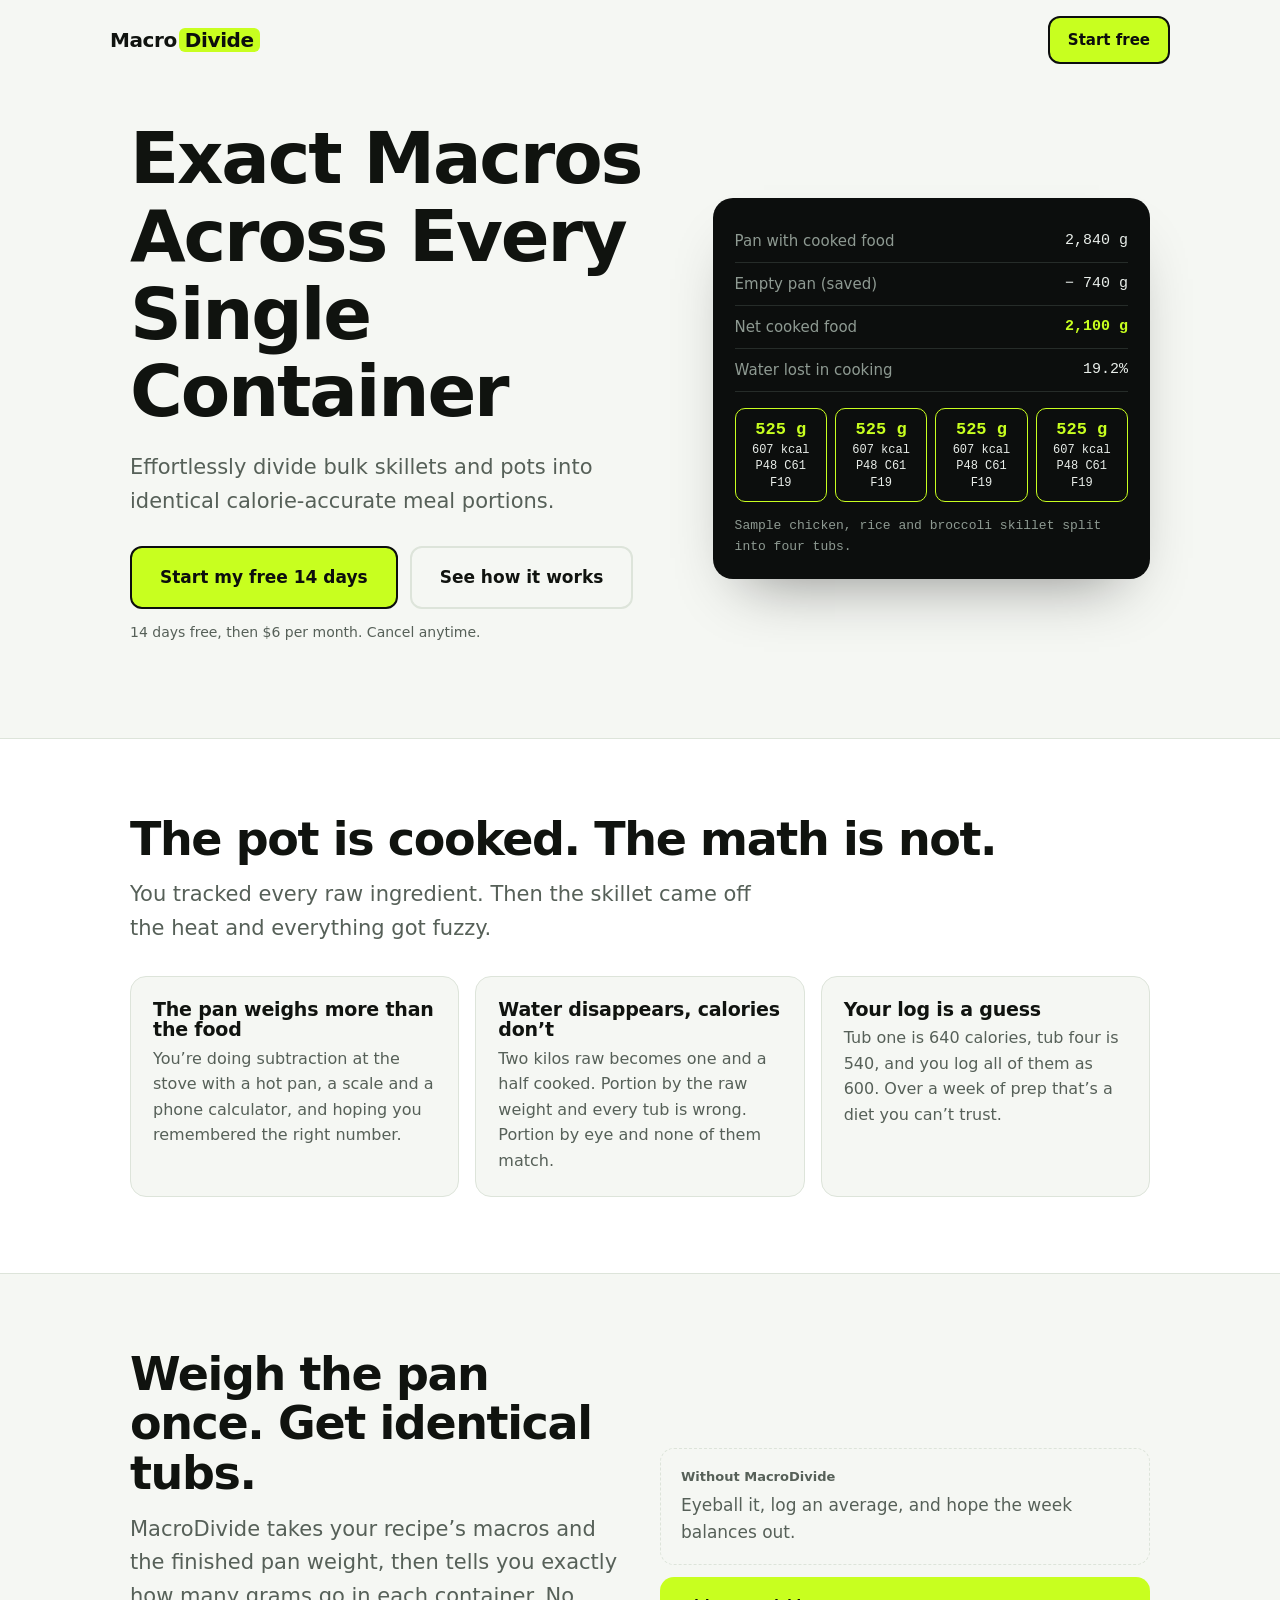
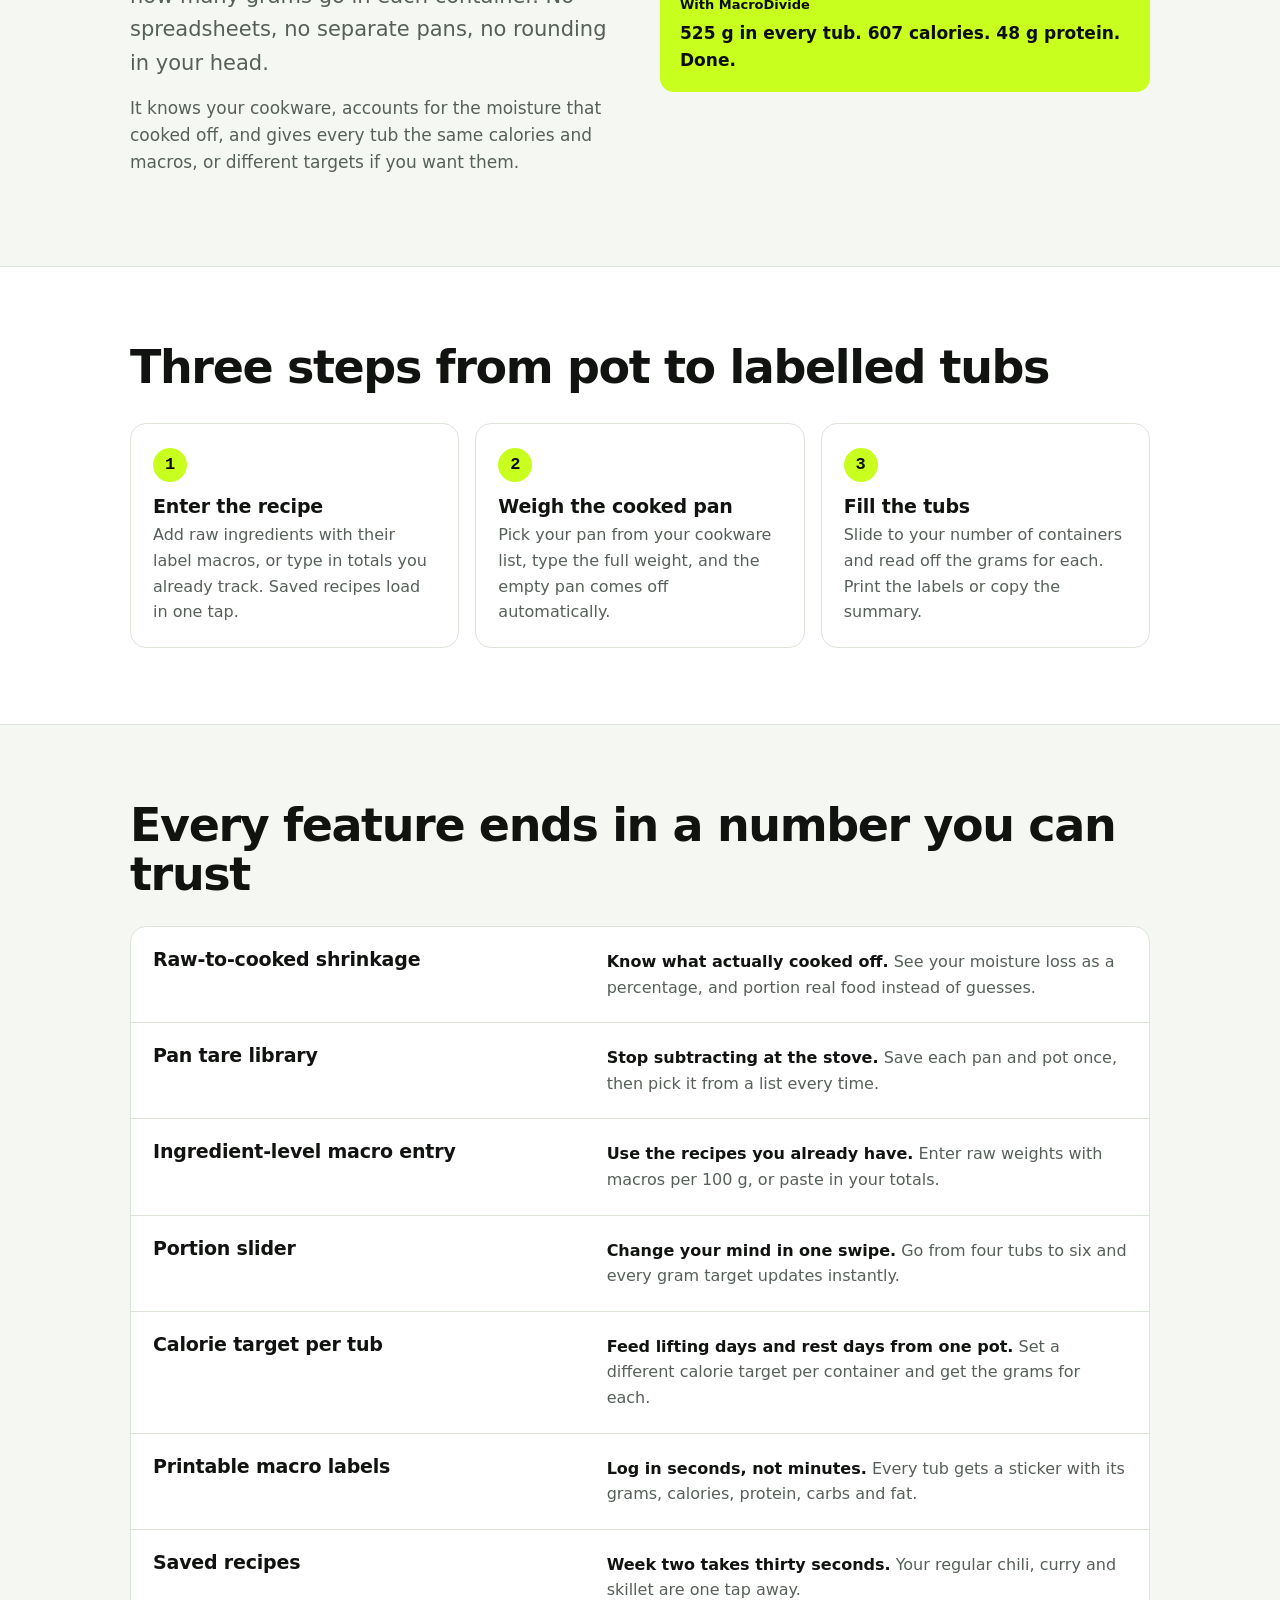
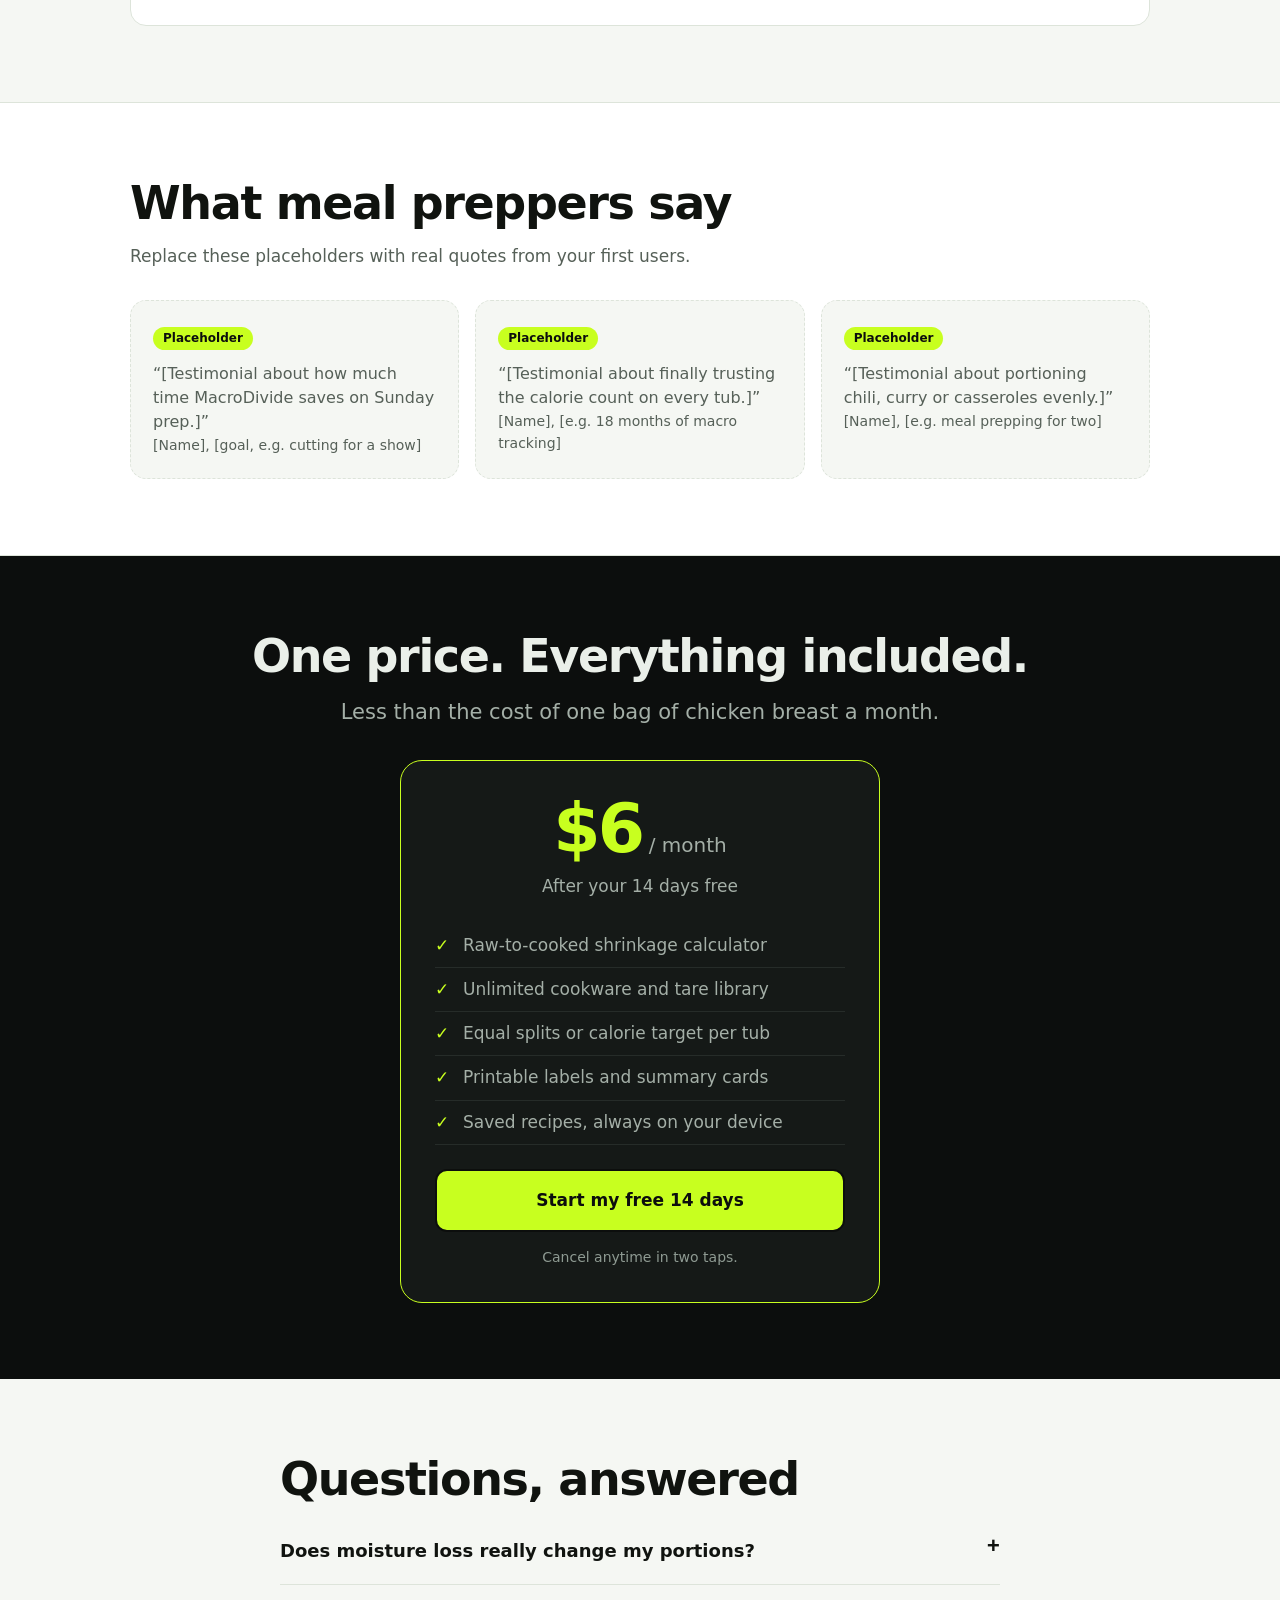
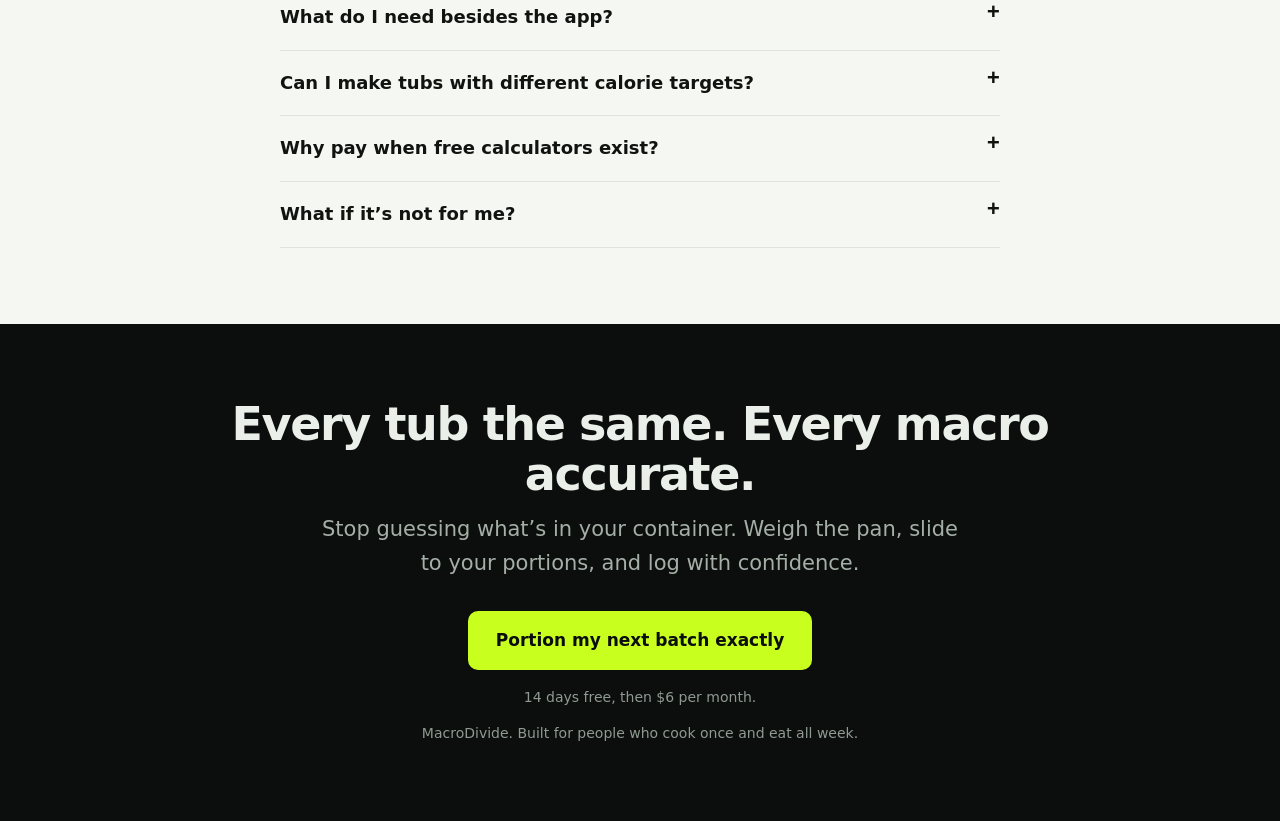
==== index.html @ b48ce92e "Add files via upload" ====
<!DOCTYPE html>
<html lang="en"><head><meta charset="utf-8">
<meta name="viewport" content="width=device-width, initial-scale=1, viewport-fit=cover">
<title>MacroDivide: exact macros across every single container</title>
<meta name="description" content="Divide big pots and skillets into identical, calorie-accurate meal prep containers. 14 days free, then $6 per month.">
<style>
:root{--bg:#f5f7f3;--ink:#10130f;--mu:#566058;--card:#fff;--ln:#dde4da;--lime:#c8ff1f;--dk:#0c0e0d;color-scheme:light dark;box-sizing:border-box;padding-top:env(safe-area-inset-top,0px);padding-bottom:env(safe-area-inset-bottom,0px)}
@media(prefers-color-scheme:dark){:root:not([data-theme="light"]){--bg:#0c0e0d;--ink:#eaefe9;--mu:#8e9a92;--card:#151917;--ln:#262c29}}
:root[data-theme="dark"]{--bg:#0c0e0d;--ink:#eaefe9;--mu:#8e9a92;--card:#151917;--ln:#262c29}
html{scroll-behavior:smooth;scroll-padding-top:env(safe-area-inset-top,0px)}
*{box-sizing:border-box}
body{margin:0;background:var(--bg);color:var(--ink);font:17px/1.6 system-ui,-apple-system,"Segoe UI",Roboto,sans-serif}
.mono{font-family:ui-monospace,"SF Mono",Menlo,Consolas,monospace}
.w{max-width:1060px;margin:0 auto;padding:0 20px}
section{padding:76px 0}
h1,h2,h3{line-height:1.08;letter-spacing:-.03em;margin:0}
h1{font-size:clamp(40px,7vw,72px);font-weight:850}
h2{font-size:clamp(30px,4.4vw,46px);font-weight:800;margin-bottom:14px}
h3{font-size:19px;letter-spacing:-.01em;margin-bottom:6px}
p{margin:0 0 14px}.mu{color:var(--mu)}
.lead{font-size:clamp(18px,2.2vw,21px);color:var(--mu);max-width:640px}
.btn{display:inline-block;background:var(--lime);color:#0c0e0d;font-weight:800;text-decoration:none;padding:16px 28px;border-radius:12px;font-size:17px;border:2px solid #0c0e0d;transition:transform .15s}
.btn:hover{transform:translateY(-2px)}
.btn:focus-visible,a:focus-visible,summary:focus-visible{outline:3px solid var(--ink);outline-offset:3px}
.btn.ghost{background:none;color:var(--ink);border-color:var(--ln)}
.top{display:flex;justify-content:space-between;align-items:center;padding:16px 0}
.logo{font-weight:850;font-size:20px;letter-spacing:-.02em}
.logo i{font-style:normal;background:var(--lime);color:#0c0e0d;padding:0 6px;border-radius:6px;margin-left:2px}
.top .btn{padding:10px 18px;font-size:15px}
.hero{padding:40px 0 80px}
.hg{display:grid;gap:48px;grid-template-columns:1.1fr .9fr;align-items:center}
.cta{display:flex;gap:12px;flex-wrap:wrap;margin:28px 0 12px}
.sm{font-size:14px;color:var(--mu)}
.demo{background:var(--dk);color:#e9eeea;border-radius:20px;padding:22px;box-shadow:0 30px 60px -30px rgba(0,0,0,.45)}
.demo .r{display:flex;justify-content:space-between;padding:9px 0;border-bottom:1px solid #262c29;font-size:15px}
.demo .r span:first-child{color:#8e9a92;font-family:system-ui,sans-serif}
.demo .hl{color:var(--lime);font-weight:700}
.tubs{display:grid;grid-template-columns:repeat(4,1fr);gap:8px;margin-top:16px}
.tub{border:1.5px solid var(--lime);border-radius:10px;padding:10px 6px;text-align:center;font-size:12px;line-height:1.35}
.tub b{display:block;color:var(--lime);font-size:17px}
.demo .cap{font-size:13px;color:#8e9a92;margin:14px 0 0}
.g3{display:grid;gap:16px;grid-template-columns:repeat(auto-fit,minmax(260px,1fr));margin-top:30px}
.card{background:var(--card);border:1px solid var(--ln);border-radius:16px;padding:22px}
.card p{margin:0;color:var(--mu);font-size:16px}
.alt{background:var(--card);border-top:1px solid var(--ln);border-bottom:1px solid var(--ln)}
.alt .card{background:var(--bg)}
.split{display:grid;gap:40px;grid-template-columns:1fr 1fr;align-items:center}
.cmp{display:grid;gap:12px}
.cmp div{border-radius:14px;padding:18px 20px}
.cmp .a{border:1px dashed var(--ln);color:var(--mu)}
.cmp .b{background:var(--lime);color:#0c0e0d;font-weight:600}
.cmp small{display:block;font-size:13px;font-weight:700;margin-bottom:4px}
.steps{counter-reset:s;display:grid;gap:16px;grid-template-columns:repeat(auto-fit,minmax(260px,1fr));margin-top:30px}
.step{counter-increment:s;position:relative;padding:24px 22px 22px;border:1px solid var(--ln);border-radius:16px;background:var(--card)}
.step:before{content:counter(s);font-family:ui-monospace,Menlo,monospace;font-weight:800;background:var(--lime);color:#0c0e0d;width:34px;height:34px;border-radius:50%;display:grid;place-items:center;margin-bottom:14px}
.step p{margin:0;color:var(--mu);font-size:16px}
.feat{display:grid;gap:0;margin-top:26px;border:1px solid var(--ln);border-radius:16px;overflow:hidden;background:var(--card)}
.f{display:grid;grid-template-columns:1fr 1.2fr;gap:20px;padding:22px;border-bottom:1px solid var(--ln)}
.f:last-child{border:0}
.f h3{margin:0}.f p{margin:0;color:var(--mu);font-size:16px}
.f p b{color:var(--ink)}
.q{font-size:18px;line-height:1.5;margin-bottom:16px}
.who{font-size:14px;color:var(--mu)}
.ph{border-style:dashed}
.badge{display:inline-block;font-size:12px;background:var(--lime);color:#0c0e0d;font-weight:700;border-radius:20px;padding:2px 10px;margin-bottom:12px}
.dark{background:var(--dk);color:#eaefe9}
.dark .mu,.dark .lead,.dark li{color:#a4afa7}
.price{max-width:480px;margin:30px auto 0;background:#151917;border:1.5px solid var(--lime);border-radius:22px;padding:34px;text-align:center}
.amt{font-size:68px;font-weight:850;letter-spacing:-.04em;color:var(--lime);line-height:1}
.amt small{font-size:20px;color:#a4afa7;font-weight:500;letter-spacing:0}
.price ul{list-style:none;padding:0;margin:24px 0;text-align:left}
.price li{padding:8px 0 8px 28px;position:relative;border-bottom:1px solid #262c29}
.price li:before{content:"✓";position:absolute;left:0;color:var(--lime);font-weight:800}
.price .btn{width:100%;text-align:center}
details{border-bottom:1px solid var(--ln);padding:18px 0}
summary{font-weight:700;font-size:18px;cursor:pointer;list-style:none;display:flex;justify-content:space-between;gap:16px}
summary::-webkit-details-marker{display:none}
summary:after{content:"+";font-family:ui-monospace,monospace;font-size:22px;line-height:1}
details[open] summary:after{content:"−"}
details p{margin:12px 0 0;color:var(--mu)}
.fin{text-align:center}
.fin .lead{margin:0 auto 28px}
footer{padding:30px 0;font-size:14px;color:var(--mu);text-align:center}
.dark footer{color:#8e9a92}
@media(max-width:820px){.hg,.split{grid-template-columns:1fr}.f{grid-template-columns:1fr;gap:8px}section{padding:56px 0}.hero{padding-bottom:56px}}
@media(prefers-reduced-motion:reduce){html{scroll-behavior:auto}.btn{transition:none}}
</style></head>
<body>
<div class="w top"><div class="logo">Macro<i>Divide</i></div><a class="btn" href="#pricing">Start free</a></div>

<header class="hero"><div class="w hg">
<div>
<h1>Exact Macros Across Every Single Container</h1>
<p class="lead" style="margin-top:20px">Effortlessly divide bulk skillets and pots into identical calorie-accurate meal portions.</p>
<div class="cta"><a class="btn" href="#pricing" data-cta>Start my free 14 days</a><a class="btn ghost" href="#how">See how it works</a></div>
<p class="sm">14 days free, then $6 per month. Cancel anytime.</p>
</div>
<div class="demo mono" aria-label="Example calculation">
<div class="r"><span>Pan with cooked food</span><span>2,840 g</span></div>
<div class="r"><span>Empty pan (saved)</span><span>− 740 g</span></div>
<div class="r"><span>Net cooked food</span><span class="hl">2,100 g</span></div>
<div class="r"><span>Water lost in cooking</span><span>19.2%</span></div>
<div class="tubs">
<div class="tub"><b>525 g</b>607 kcal<br>P48 C61 F19</div><div class="tub"><b>525 g</b>607 kcal<br>P48 C61 F19</div><div class="tub"><b>525 g</b>607 kcal<br>P48 C61 F19</div><div class="tub"><b>525 g</b>607 kcal<br>P48 C61 F19</div>
</div>
<p class="cap">Sample chicken, rice and broccoli skillet split into four tubs.</p>
</div>
</div></header>

<section class="alt"><div class="w">
<h2>The pot is cooked. The math is not.</h2>
<p class="lead">You tracked every raw ingredient. Then the skillet came off the heat and everything got fuzzy.</p>
<div class="g3">
<div class="card"><h3>The pan weighs more than the food</h3><p>You’re doing subtraction at the stove with a hot pan, a scale and a phone calculator, and hoping you remembered the right number.</p></div>
<div class="card"><h3>Water disappears, calories don’t</h3><p>Two kilos raw becomes one and a half cooked. Portion by the raw weight and every tub is wrong. Portion by eye and none of them match.</p></div>
<div class="card"><h3>Your log is a guess</h3><p>Tub one is 640 calories, tub four is 540, and you log all of them as 600. Over a week of prep that’s a diet you can’t trust.</p></div>
</div></div></section>

<section><div class="w split">
<div>
<h2>Weigh the pan once. Get identical tubs.</h2>
<p class="lead">MacroDivide takes your recipe’s macros and the finished pan weight, then tells you exactly how many grams go in each container. No spreadsheets, no separate pans, no rounding in your head.</p>
<p class="mu">It knows your cookware, accounts for the moisture that cooked off, and gives every tub the same calories and macros, or different targets if you want them.</p>
</div>
<div class="cmp">
<div class="a"><small>Without MacroDivide</small>Eyeball it, log an average, and hope the week balances out.</div>
<div class="b"><small>With MacroDivide</small>525 g in every tub. 607 calories. 48 g protein. Done.</div>
</div></div></section>

<section class="alt" id="how"><div class="w">
<h2>Three steps from pot to labelled tubs</h2>
<div class="steps">
<div class="step"><h3>Enter the recipe</h3><p>Add raw ingredients with their label macros, or type in totals you already track. Saved recipes load in one tap.</p></div>
<div class="step"><h3>Weigh the cooked pan</h3><p>Pick your pan from your cookware list, type the full weight, and the empty pan comes off automatically.</p></div>
<div class="step"><h3>Fill the tubs</h3><p>Slide to your number of containers and read off the grams for each. Print the labels or copy the summary.</p></div>
</div></div></section>

<section><div class="w">
<h2>Every feature ends in a number you can trust</h2>
<div class="feat">
<div class="f"><h3>Raw-to-cooked shrinkage</h3><p><b>Know what actually cooked off.</b> See your moisture loss as a percentage, and portion real food instead of guesses.</p></div>
<div class="f"><h3>Pan tare library</h3><p><b>Stop subtracting at the stove.</b> Save each pan and pot once, then pick it from a list every time.</p></div>
<div class="f"><h3>Ingredient-level macro entry</h3><p><b>Use the recipes you already have.</b> Enter raw weights with macros per 100 g, or paste in your totals.</p></div>
<div class="f"><h3>Portion slider</h3><p><b>Change your mind in one swipe.</b> Go from four tubs to six and every gram target updates instantly.</p></div>
<div class="f"><h3>Calorie target per tub</h3><p><b>Feed lifting days and rest days from one pot.</b> Set a different calorie target per container and get the grams for each.</p></div>
<div class="f"><h3>Printable macro labels</h3><p><b>Log in seconds, not minutes.</b> Every tub gets a sticker with its grams, calories, protein, carbs and fat.</p></div>
<div class="f"><h3>Saved recipes</h3><p><b>Week two takes thirty seconds.</b> Your regular chili, curry and skillet are one tap away.</p></div>
</div></div></section>

<section class="alt"><div class="w">
<h2>What meal preppers say</h2>
<p class="mu">Replace these placeholders with real quotes from your first users.</p>
<div class="g3">
<div class="card ph"><span class="badge">Placeholder</span><p class="q">“[Testimonial about how much time MacroDivide saves on Sunday prep.]”</p><div class="who">[Name], [goal, e.g. cutting for a show]</div></div>
<div class="card ph"><span class="badge">Placeholder</span><p class="q">“[Testimonial about finally trusting the calorie count on every tub.]”</p><div class="who">[Name], [e.g. 18 months of macro tracking]</div></div>
<div class="card ph"><span class="badge">Placeholder</span><p class="q">“[Testimonial about portioning chili, curry or casseroles evenly.]”</p><div class="who">[Name], [e.g. meal prepping for two]</div></div>
</div></div></section>

<section class="dark" id="pricing"><div class="w" style="text-align:center">
<h2>One price. Everything included.</h2>
<p class="lead" style="margin:0 auto">Less than the cost of one bag of chicken breast a month.</p>
<div class="price">
<div class="amt">$6<small> / month</small></div>
<p style="margin:10px 0 0;color:#a4afa7">After your 14 days free</p>
<ul>
<li>Raw-to-cooked shrinkage calculator</li><li>Unlimited cookware and tare library</li><li>Equal splits or calorie target per tub</li><li>Printable labels and summary cards</li><li>Saved recipes, always on your device</li>
</ul>
<a class="btn" href="#top" data-cta>Start my free 14 days</a>
<p class="sm" style="margin:14px 0 0;color:#8e9a92">Cancel anytime in two taps.</p>
</div></div></section>

<section><div class="w" style="max-width:760px">
<h2>Questions, answered</h2>
<details><summary>Does moisture loss really change my portions?</summary><p>Yes. A pot that loses 20 percent of its weight in cooking concentrates the same calories into fewer grams. Divide by the cooked weight and every tub matches. Divide by the raw weight and every tub is off.</p></details>
<details><summary>What do I need besides the app?</summary><p>A kitchen scale and the empty weight of your pan. Weigh the pan once, save it to your cookware list, and you never have to do it again.</p></details>
<details><summary>Can I make tubs with different calorie targets?</summary><p>Yes. Switch to calorie target mode, set a number for each tub, and MacroDivide shows the grams for each. It also tells you if you’ve allocated more calories than the recipe contains.</p></details>
<details><summary>Why pay when free calculators exist?</summary><p>A basic calculator divides one number by another. MacroDivide handles the part that goes wrong: pan weights, moisture loss, per-ingredient macros, saved recipes and printable labels, so you aren’t rebuilding the sum every Sunday.</p></details>
<details><summary>What if it’s not for me?</summary><p>Your first 14 days are free, so you can portion a real batch before paying anything. After that it’s $6 a month and you can cancel whenever you like.</p></details>
</div></section>

<section class="dark fin"><div class="w">
<h2>Every tub the same. Every macro accurate.</h2>
<p class="lead">Stop guessing what’s in your container. Weigh the pan, slide to your portions, and log with confidence.</p>
<a class="btn" href="#pricing" data-cta>Portion my next batch exactly</a>
<p class="sm" style="margin-top:14px;color:#8e9a92">14 days free, then $6 per month.</p>
</div>
<footer class="w">MacroDivide. Built for people who cook once and eat all week.</footer></section>

<script>
// Point every call to action at the app. Replace with your Stripe Payment Link or sign-up URL when billing is live.
const APP_URL="app.html";
document.querySelectorAll('[data-cta]').forEach(a=>{a.href=APP_URL;a.target="_blank";a.rel="noopener"});
document.querySelector('.top .btn').addEventListener('click',e=>{e.preventDefault();document.getElementById('pricing').scrollIntoView({behavior:'smooth'})});
</script>
</body></html>
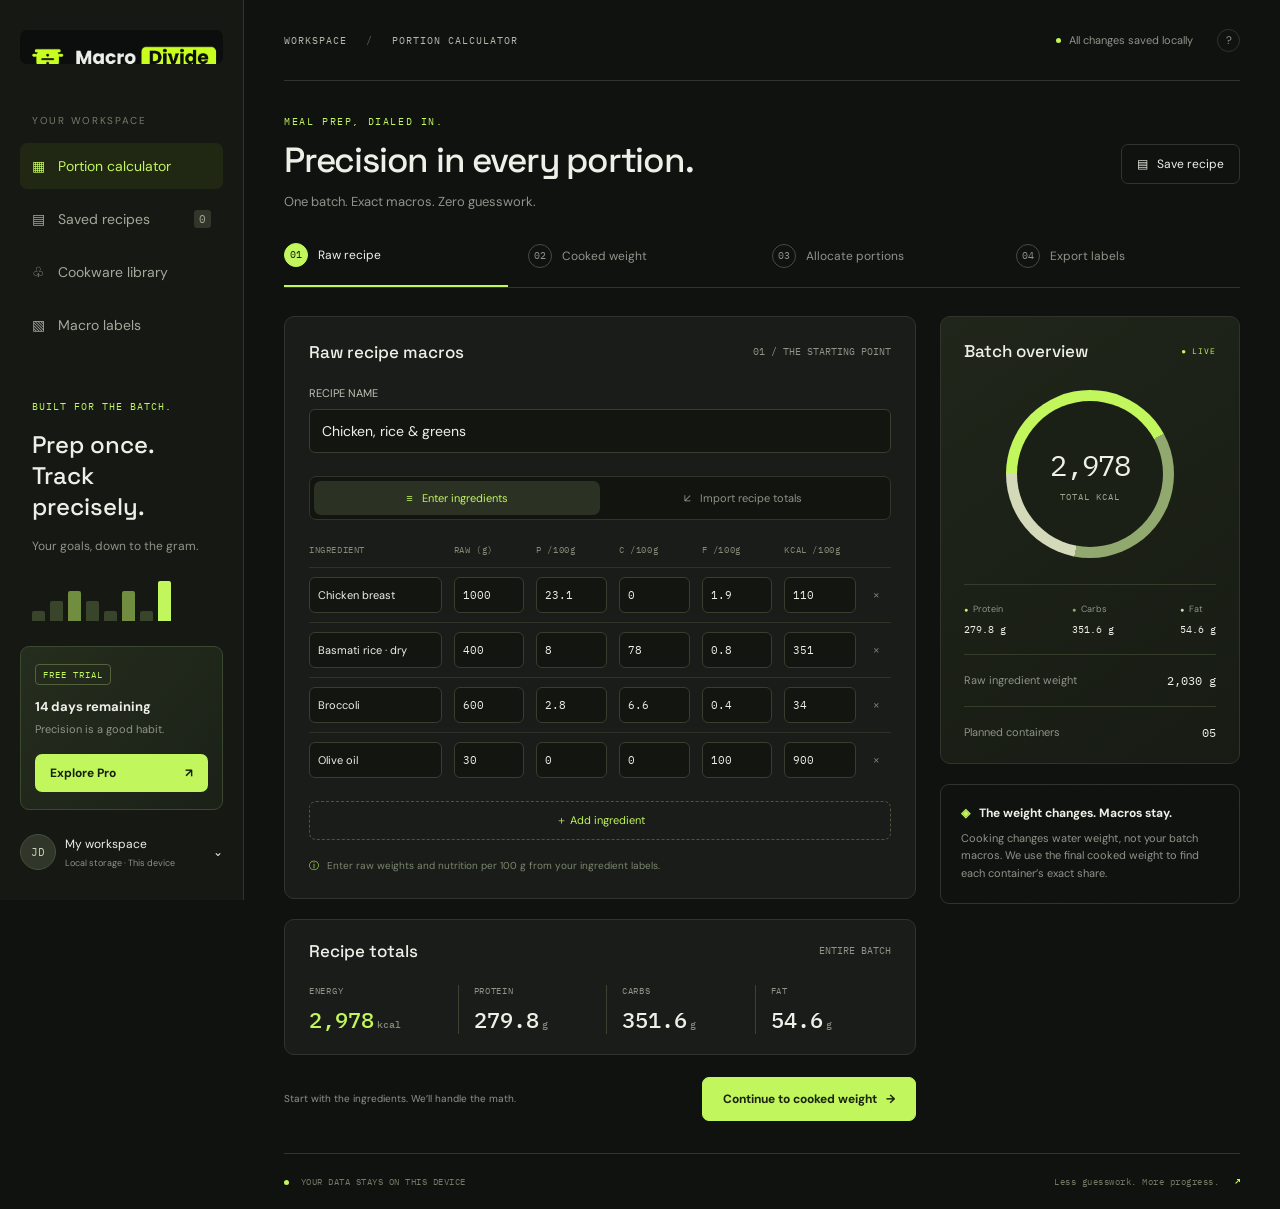
==== commit 3302a854: "Add MacroDivide app and supplied brand assets" ====
--- a/index.html
+++ b/index.html
@@ -1,195 +1 @@
-<!DOCTYPE html>
-<html lang="en"><head><meta charset="utf-8">
-<meta name="viewport" content="width=device-width, initial-scale=1, viewport-fit=cover">
-<title>MacroDivide: exact macros across every single container</title>
-<meta name="description" content="Divide big pots and skillets into identical, calorie-accurate meal prep containers. 14 days free, then $6 per month.">
-<style>
-:root{--bg:#f5f7f3;--ink:#10130f;--mu:#566058;--card:#fff;--ln:#dde4da;--lime:#c8ff1f;--dk:#0c0e0d;color-scheme:light dark;box-sizing:border-box;padding-top:env(safe-area-inset-top,0px);padding-bottom:env(safe-area-inset-bottom,0px)}
-@media(prefers-color-scheme:dark){:root:not([data-theme="light"]){--bg:#0c0e0d;--ink:#eaefe9;--mu:#8e9a92;--card:#151917;--ln:#262c29}}
-:root[data-theme="dark"]{--bg:#0c0e0d;--ink:#eaefe9;--mu:#8e9a92;--card:#151917;--ln:#262c29}
-html{scroll-behavior:smooth;scroll-padding-top:env(safe-area-inset-top,0px)}
-*{box-sizing:border-box}
-body{margin:0;background:var(--bg);color:var(--ink);font:17px/1.6 system-ui,-apple-system,"Segoe UI",Roboto,sans-serif}
-.mono{font-family:ui-monospace,"SF Mono",Menlo,Consolas,monospace}
-.w{max-width:1060px;margin:0 auto;padding:0 20px}
-section{padding:76px 0}
-h1,h2,h3{line-height:1.08;letter-spacing:-.03em;margin:0}
-h1{font-size:clamp(40px,7vw,72px);font-weight:850}
-h2{font-size:clamp(30px,4.4vw,46px);font-weight:800;margin-bottom:14px}
-h3{font-size:19px;letter-spacing:-.01em;margin-bottom:6px}
-p{margin:0 0 14px}.mu{color:var(--mu)}
-.lead{font-size:clamp(18px,2.2vw,21px);color:var(--mu);max-width:640px}
-.btn{display:inline-block;background:var(--lime);color:#0c0e0d;font-weight:800;text-decoration:none;padding:16px 28px;border-radius:12px;font-size:17px;border:2px solid #0c0e0d;transition:transform .15s}
-.btn:hover{transform:translateY(-2px)}
-.btn:focus-visible,a:focus-visible,summary:focus-visible{outline:3px solid var(--ink);outline-offset:3px}
-.btn.ghost{background:none;color:var(--ink);border-color:var(--ln)}
-.top{display:flex;justify-content:space-between;align-items:center;padding:16px 0}
-.logo{font-weight:850;font-size:20px;letter-spacing:-.02em}
-.logo i{font-style:normal;background:var(--lime);color:#0c0e0d;padding:0 6px;border-radius:6px;margin-left:2px}
-.top .btn{padding:10px 18px;font-size:15px}
-.hero{padding:40px 0 80px}
-.hg{display:grid;gap:48px;grid-template-columns:1.1fr .9fr;align-items:center}
-.cta{display:flex;gap:12px;flex-wrap:wrap;margin:28px 0 12px}
-.sm{font-size:14px;color:var(--mu)}
-.demo{background:var(--dk);color:#e9eeea;border-radius:20px;padding:22px;box-shadow:0 30px 60px -30px rgba(0,0,0,.45)}
-.demo .r{display:flex;justify-content:space-between;padding:9px 0;border-bottom:1px solid #262c29;font-size:15px}
-.demo .r span:first-child{color:#8e9a92;font-family:system-ui,sans-serif}
-.demo .hl{color:var(--lime);font-weight:700}
-.tubs{display:grid;grid-template-columns:repeat(4,1fr);gap:8px;margin-top:16px}
-.tub{border:1.5px solid var(--lime);border-radius:10px;padding:10px 6px;text-align:center;font-size:12px;line-height:1.35}
-.tub b{display:block;color:var(--lime);font-size:17px}
-.demo .cap{font-size:13px;color:#8e9a92;margin:14px 0 0}
-.g3{display:grid;gap:16px;grid-template-columns:repeat(auto-fit,minmax(260px,1fr));margin-top:30px}
-.card{background:var(--card);border:1px solid var(--ln);border-radius:16px;padding:22px}
-.card p{margin:0;color:var(--mu);font-size:16px}
-.alt{background:var(--card);border-top:1px solid var(--ln);border-bottom:1px solid var(--ln)}
-.alt .card{background:var(--bg)}
-.split{display:grid;gap:40px;grid-template-columns:1fr 1fr;align-items:center}
-.cmp{display:grid;gap:12px}
-.cmp div{border-radius:14px;padding:18px 20px}
-.cmp .a{border:1px dashed var(--ln);color:var(--mu)}
-.cmp .b{background:var(--lime);color:#0c0e0d;font-weight:600}
-.cmp small{display:block;font-size:13px;font-weight:700;margin-bottom:4px}
-.steps{counter-reset:s;display:grid;gap:16px;grid-template-columns:repeat(auto-fit,minmax(260px,1fr));margin-top:30px}
-.step{counter-increment:s;position:relative;padding:24px 22px 22px;border:1px solid var(--ln);border-radius:16px;background:var(--card)}
-.step:before{content:counter(s);font-family:ui-monospace,Menlo,monospace;font-weight:800;background:var(--lime);color:#0c0e0d;width:34px;height:34px;border-radius:50%;display:grid;place-items:center;margin-bottom:14px}
-.step p{margin:0;color:var(--mu);font-size:16px}
-.feat{display:grid;gap:0;margin-top:26px;border:1px solid var(--ln);border-radius:16px;overflow:hidden;background:var(--card)}
-.f{display:grid;grid-template-columns:1fr 1.2fr;gap:20px;padding:22px;border-bottom:1px solid var(--ln)}
-.f:last-child{border:0}
-.f h3{margin:0}.f p{margin:0;color:var(--mu);font-size:16px}
-.f p b{color:var(--ink)}
-.q{font-size:18px;line-height:1.5;margin-bottom:16px}
-.who{font-size:14px;color:var(--mu)}
-.ph{border-style:dashed}
-.badge{display:inline-block;font-size:12px;background:var(--lime);color:#0c0e0d;font-weight:700;border-radius:20px;padding:2px 10px;margin-bottom:12px}
-.dark{background:var(--dk);color:#eaefe9}
-.dark .mu,.dark .lead,.dark li{color:#a4afa7}
-.price{max-width:480px;margin:30px auto 0;background:#151917;border:1.5px solid var(--lime);border-radius:22px;padding:34px;text-align:center}
-.amt{font-size:68px;font-weight:850;letter-spacing:-.04em;color:var(--lime);line-height:1}
-.amt small{font-size:20px;color:#a4afa7;font-weight:500;letter-spacing:0}
-.price ul{list-style:none;padding:0;margin:24px 0;text-align:left}
-.price li{padding:8px 0 8px 28px;position:relative;border-bottom:1px solid #262c29}
-.price li:before{content:"✓";position:absolute;left:0;color:var(--lime);font-weight:800}
-.price .btn{width:100%;text-align:center}
-details{border-bottom:1px solid var(--ln);padding:18px 0}
-summary{font-weight:700;font-size:18px;cursor:pointer;list-style:none;display:flex;justify-content:space-between;gap:16px}
-summary::-webkit-details-marker{display:none}
-summary:after{content:"+";font-family:ui-monospace,monospace;font-size:22px;line-height:1}
-details[open] summary:after{content:"−"}
-details p{margin:12px 0 0;color:var(--mu)}
-.fin{text-align:center}
-.fin .lead{margin:0 auto 28px}
-footer{padding:30px 0;font-size:14px;color:var(--mu);text-align:center}
-.dark footer{color:#8e9a92}
-@media(max-width:820px){.hg,.split{grid-template-columns:1fr}.f{grid-template-columns:1fr;gap:8px}section{padding:56px 0}.hero{padding-bottom:56px}}
-@media(prefers-reduced-motion:reduce){html{scroll-behavior:auto}.btn{transition:none}}
-</style></head>
-<body>
-<div class="w top"><div class="logo">Macro<i>Divide</i></div><a class="btn" href="#pricing">Start free</a></div>
-
-<header class="hero"><div class="w hg">
-<div>
-<h1>Exact Macros Across Every Single Container</h1>
-<p class="lead" style="margin-top:20px">Effortlessly divide bulk skillets and pots into identical calorie-accurate meal portions.</p>
-<div class="cta"><a class="btn" href="#pricing" data-cta>Start my free 14 days</a><a class="btn ghost" href="#how">See how it works</a></div>
-<p class="sm">14 days free, then $6 per month. Cancel anytime.</p>
-</div>
-<div class="demo mono" aria-label="Example calculation">
-<div class="r"><span>Pan with cooked food</span><span>2,840 g</span></div>
-<div class="r"><span>Empty pan (saved)</span><span>− 740 g</span></div>
-<div class="r"><span>Net cooked food</span><span class="hl">2,100 g</span></div>
-<div class="r"><span>Water lost in cooking</span><span>19.2%</span></div>
-<div class="tubs">
-<div class="tub"><b>525 g</b>607 kcal<br>P48 C61 F19</div><div class="tub"><b>525 g</b>607 kcal<br>P48 C61 F19</div><div class="tub"><b>525 g</b>607 kcal<br>P48 C61 F19</div><div class="tub"><b>525 g</b>607 kcal<br>P48 C61 F19</div>
-</div>
-<p class="cap">Sample chicken, rice and broccoli skillet split into four tubs.</p>
-</div>
-</div></header>
-
-<section class="alt"><div class="w">
-<h2>The pot is cooked. The math is not.</h2>
-<p class="lead">You tracked every raw ingredient. Then the skillet came off the heat and everything got fuzzy.</p>
-<div class="g3">
-<div class="card"><h3>The pan weighs more than the food</h3><p>You’re doing subtraction at the stove with a hot pan, a scale and a phone calculator, and hoping you remembered the right number.</p></div>
-<div class="card"><h3>Water disappears, calories don’t</h3><p>Two kilos raw becomes one and a half cooked. Portion by the raw weight and every tub is wrong. Portion by eye and none of them match.</p></div>
-<div class="card"><h3>Your log is a guess</h3><p>Tub one is 640 calories, tub four is 540, and you log all of them as 600. Over a week of prep that’s a diet you can’t trust.</p></div>
-</div></div></section>
-
-<section><div class="w split">
-<div>
-<h2>Weigh the pan once. Get identical tubs.</h2>
-<p class="lead">MacroDivide takes your recipe’s macros and the finished pan weight, then tells you exactly how many grams go in each container. No spreadsheets, no separate pans, no rounding in your head.</p>
-<p class="mu">It knows your cookware, accounts for the moisture that cooked off, and gives every tub the same calories and macros, or different targets if you want them.</p>
-</div>
-<div class="cmp">
-<div class="a"><small>Without MacroDivide</small>Eyeball it, log an average, and hope the week balances out.</div>
-<div class="b"><small>With MacroDivide</small>525 g in every tub. 607 calories. 48 g protein. Done.</div>
-</div></div></section>
-
-<section class="alt" id="how"><div class="w">
-<h2>Three steps from pot to labelled tubs</h2>
-<div class="steps">
-<div class="step"><h3>Enter the recipe</h3><p>Add raw ingredients with their label macros, or type in totals you already track. Saved recipes load in one tap.</p></div>
-<div class="step"><h3>Weigh the cooked pan</h3><p>Pick your pan from your cookware list, type the full weight, and the empty pan comes off automatically.</p></div>
-<div class="step"><h3>Fill the tubs</h3><p>Slide to your number of containers and read off the grams for each. Print the labels or copy the summary.</p></div>
-</div></div></section>
-
-<section><div class="w">
-<h2>Every feature ends in a number you can trust</h2>
-<div class="feat">
-<div class="f"><h3>Raw-to-cooked shrinkage</h3><p><b>Know what actually cooked off.</b> See your moisture loss as a percentage, and portion real food instead of guesses.</p></div>
-<div class="f"><h3>Pan tare library</h3><p><b>Stop subtracting at the stove.</b> Save each pan and pot once, then pick it from a list every time.</p></div>
-<div class="f"><h3>Ingredient-level macro entry</h3><p><b>Use the recipes you already have.</b> Enter raw weights with macros per 100 g, or paste in your totals.</p></div>
-<div class="f"><h3>Portion slider</h3><p><b>Change your mind in one swipe.</b> Go from four tubs to six and every gram target updates instantly.</p></div>
-<div class="f"><h3>Calorie target per tub</h3><p><b>Feed lifting days and rest days from one pot.</b> Set a different calorie target per container and get the grams for each.</p></div>
-<div class="f"><h3>Printable macro labels</h3><p><b>Log in seconds, not minutes.</b> Every tub gets a sticker with its grams, calories, protein, carbs and fat.</p></div>
-<div class="f"><h3>Saved recipes</h3><p><b>Week two takes thirty seconds.</b> Your regular chili, curry and skillet are one tap away.</p></div>
-</div></div></section>
-
-<section class="alt"><div class="w">
-<h2>What meal preppers say</h2>
-<p class="mu">Replace these placeholders with real quotes from your first users.</p>
-<div class="g3">
-<div class="card ph"><span class="badge">Placeholder</span><p class="q">“[Testimonial about how much time MacroDivide saves on Sunday prep.]”</p><div class="who">[Name], [goal, e.g. cutting for a show]</div></div>
-<div class="card ph"><span class="badge">Placeholder</span><p class="q">“[Testimonial about finally trusting the calorie count on every tub.]”</p><div class="who">[Name], [e.g. 18 months of macro tracking]</div></div>
-<div class="card ph"><span class="badge">Placeholder</span><p class="q">“[Testimonial about portioning chili, curry or casseroles evenly.]”</p><div class="who">[Name], [e.g. meal prepping for two]</div></div>
-</div></div></section>
-
-<section class="dark" id="pricing"><div class="w" style="text-align:center">
-<h2>One price. Everything included.</h2>
-<p class="lead" style="margin:0 auto">Less than the cost of one bag of chicken breast a month.</p>
-<div class="price">
-<div class="amt">$6<small> / month</small></div>
-<p style="margin:10px 0 0;color:#a4afa7">After your 14 days free</p>
-<ul>
-<li>Raw-to-cooked shrinkage calculator</li><li>Unlimited cookware and tare library</li><li>Equal splits or calorie target per tub</li><li>Printable labels and summary cards</li><li>Saved recipes, always on your device</li>
-</ul>
-<a class="btn" href="#top" data-cta>Start my free 14 days</a>
-<p class="sm" style="margin:14px 0 0;color:#8e9a92">Cancel anytime in two taps.</p>
-</div></div></section>
-
-<section><div class="w" style="max-width:760px">
-<h2>Questions, answered</h2>
-<details><summary>Does moisture loss really change my portions?</summary><p>Yes. A pot that loses 20 percent of its weight in cooking concentrates the same calories into fewer grams. Divide by the cooked weight and every tub matches. Divide by the raw weight and every tub is off.</p></details>
-<details><summary>What do I need besides the app?</summary><p>A kitchen scale and the empty weight of your pan. Weigh the pan once, save it to your cookware list, and you never have to do it again.</p></details>
-<details><summary>Can I make tubs with different calorie targets?</summary><p>Yes. Switch to calorie target mode, set a number for each tub, and MacroDivide shows the grams for each. It also tells you if you’ve allocated more calories than the recipe contains.</p></details>
-<details><summary>Why pay when free calculators exist?</summary><p>A basic calculator divides one number by another. MacroDivide handles the part that goes wrong: pan weights, moisture loss, per-ingredient macros, saved recipes and printable labels, so you aren’t rebuilding the sum every Sunday.</p></details>
-<details><summary>What if it’s not for me?</summary><p>Your first 14 days are free, so you can portion a real batch before paying anything. After that it’s $6 a month and you can cancel whenever you like.</p></details>
-</div></section>
-
-<section class="dark fin"><div class="w">
-<h2>Every tub the same. Every macro accurate.</h2>
-<p class="lead">Stop guessing what’s in your container. Weigh the pan, slide to your portions, and log with confidence.</p>
-<a class="btn" href="#pricing" data-cta>Portion my next batch exactly</a>
-<p class="sm" style="margin-top:14px;color:#8e9a92">14 days free, then $6 per month.</p>
-</div>
-<footer class="w">MacroDivide. Built for people who cook once and eat all week.</footer></section>
-
-<script>
-// Point every call to action at the app. Replace with your Stripe Payment Link or sign-up URL when billing is live.
-const APP_URL="app.html";
-document.querySelectorAll('[data-cta]').forEach(a=>{a.href=APP_URL;a.target="_blank";a.rel="noopener"});
-document.querySelector('.top .btn').addEventListener('click',e=>{e.preventDefault();document.getElementById('pricing').scrollIntoView({behavior:'smooth'})});
-</script>
-</body></html>
+<!DOCTYPE html><html lang="en"><head><meta charset="UTF-8"><meta name="viewport" content="width=device-width, initial-scale=1"><title>MacroDivide — Precision meal prep</title><link rel="icon" type="image/svg+xml" href="assets/macrodivide-icon.svg"><link rel="apple-touch-icon" href="assets/macrodivide-icon-512.png"><meta name="theme-color" content="#0c0e0d"><link rel="stylesheet" href="style.css"></head><body><aside><a class="brand" href="#" aria-label="MacroDivide home"><img class="brand-logo" src="assets/macrodivide-wordmark.png" alt="MacroDivide" width="2273" height="600"></a><div class="workspace">YOUR WORKSPACE</div><nav><button class="active" data-nav="prep">▦ <span>Portion calculator</span></button><button data-nav="recipes">▤ <span>Saved recipes</span><b id="recipeCount">0</b></button><button data-nav="cookware">♧ <span>Cookware library</span></button><button data-nav="labels">▧ <span>Macro labels</span></button></nav><div class="side-note"><span class="tiny lime">BUILT FOR THE BATCH.</span><h3>Prep once.<br>Track precisely.</h3><p>Your goals, down to the gram.</p><div class="mini-bars"><i></i><i></i><i></i><i></i><i></i><i></i><i></i><i></i></div></div><div class="trial"><span class="pill">FREE TRIAL</span><strong id="trialDays">14 days remaining</strong><p>Precision is a good habit.</p><button onclick="billing()">Explore Pro <span>↗</span></button></div><div class="profile"><div class="avatar">JD</div><div>My workspace<small>Local storage · This device</small></div><span>⌄</span></div></aside><main><header><div class="breadcrumb">WORKSPACE <span>/</span> PORTION CALCULATOR</div><div class="header-right"><span class="local-dot"></span> All changes saved locally <button aria-label="Help" onclick="help()">?</button></div></header><div id="content"></div><footer><span><i class="local-dot"></i> YOUR DATA STAYS ON THIS DEVICE</span><span>Less guesswork. More progress. <b>↗</b></span></footer></main><div id="toast" role="status"></div><dialog id="modal"><button class="close" onclick="this.closest('dialog').close()">×</button><div id="modalBody"></div></dialog><script src="app.js"></script></body></html>
--- a/style.css
+++ b/style.css
@@ -0,0 +1,5 @@
+@import url('https://fonts.googleapis.com/css2?family=DM+Sans:wght@400;450;500;550;600;650;700&family=Space+Grotesk:wght@400;500;600;700&family=IBM+Plex+Mono:wght@400;500;600&display=swap');
+:root{--bg:#101210;--panel:#191c18;--edge:#30342d;--muted:#8e9488;--text:#eef0e8;--lime:#c1f65c;--mono:'IBM Plex Mono',monospace}*{box-sizing:border-box}body{margin:0;background:var(--bg);color:var(--text);font-family:'DM Sans',sans-serif;font-size:14px}button,input,select{font:inherit}button,a,input,select{outline-offset:4px}button{cursor:pointer}button{color:inherit;border:1px solid var(--edge);background:transparent;border-radius:7px;padding:11px 15px}button:hover{border-color:#8b9f6c;background:#ffffff06}a{color:inherit;text-decoration:none}aside{width:244px;position:fixed;inset:0 auto 0 0;background:#151813;border-right:1px solid var(--edge);padding:30px 20px;display:flex;flex-direction:column}.brand{display:flex;align-items:center;font-family:'Space Grotesk';font-size:23px;font-weight:700;letter-spacing:-1px}.brand>span:last-child{color:var(--lime)}.brandmark{background:var(--lime);color:#10150b;font-size:32px;line-height:35px;width:35px;text-align:center;border-radius:7px;margin-right:10px}.workspace{margin:50px 12px 16px;color:#747c6b;font-size:10px;letter-spacing:1.7px}nav{display:grid;gap:7px}nav button{display:flex;align-items:center;gap:13px;text-align:left;border:0;padding:14px 12px;color:#a3a99b}nav button.active{background:#c1f61510;color:var(--lime)}nav b{margin-left:auto;font:11px var(--mono);background:#30362a;padding:2px 5px;border-radius:3px}.side-note{margin:48px 12px 25px}.tiny{font:10px var(--mono);letter-spacing:1px}.lime{color:var(--lime)}h3{font-family:'Space Grotesk';font-weight:500;font-size:24px;line-height:1.3;margin:15px 0}p{color:var(--muted);line-height:1.6}.side-note p{font-size:12px}.mini-bars{height:40px;display:flex;align-items:flex-end;gap:5px;margin-top:25px}.mini-bars i{width:13px;background:#39452b;border-radius:2px 2px 0 0;height:25%}.mini-bars i:nth-child(2n){height:50%}.mini-bars i:nth-child(3n){height:75%;background:#708d40}.mini-bars i:last-child{height:100%;background:var(--lime)}.trial{margin-top:auto;padding:17px 14px;background:linear-gradient(130deg,#252d1e,#1b2117);border:1px solid #3c4830;border-radius:9px}.pill{display:inline-block;font:9px var(--mono);letter-spacing:1px;padding:4px 7px;border:1px solid #53623d;border-radius:4px;color:var(--lime)}.trial strong{display:block;margin-top:13px;font-size:13px}.trial p{font-size:11px;margin:6px 0 15px}.trial button{width:100%;background:var(--lime);color:#17200e;border:0;font-size:12px;font-weight:700;display:flex;justify-content:space-between}.profile{display:flex;align-items:center;gap:9px;padding-top:24px;font-size:12px}.profile small{display:block;font-size:9px;color:var(--muted);margin-top:5px}.profile>span{margin-left:auto}.avatar{background:#30372a;color:#c6d3b6;border:1px solid #45503a;border-radius:50%;padding:10px;font:11px var(--mono)}main{margin-left:244px;padding:0 40px;max-width:1800px}header{height:81px;border-bottom:1px solid var(--edge);display:flex;align-items:center;justify-content:space-between}.breadcrumb{font:10px var(--mono);letter-spacing:1px;color:#b4b9ac}.breadcrumb span{margin:0 12px;color:#606656}.header-right{display:flex;align-items:center;gap:8px;color:var(--muted);font-size:11px}.header-right button{padding:0;width:23px;height:23px;margin-left:16px;border-radius:50%}.local-dot{display:inline-block;width:5px;height:5px;border-radius:50%;background:var(--lime)}.page-title{display:flex;justify-content:space-between;align-items:center;padding:34px 0 30px}.eyebrow{font:10px var(--mono);letter-spacing:1.6px;color:var(--lime)}h1{font-family:'Space Grotesk';font-weight:500;letter-spacing:-1.2px;font-size:35px;margin:10px 0} .page-title p{margin:0;font-size:13px}.page-title button{font-size:12px}.steps{display:grid;grid-template-columns:repeat(4,1fr);border-bottom:1px solid var(--edge);margin-bottom:28px;gap:20px}.step{border:0;border-radius:0;padding:0 0 18px;display:flex;align-items:center;gap:10px;color:var(--muted);font-size:12px;text-align:left}.step.active{color:var(--text);border-bottom:2px solid var(--lime)}.step em{font:10px var(--mono);border:1px solid #454c3c;border-radius:50%;width:24px;height:24px;display:grid;place-items:center;font-style:normal}.step.active em{background:var(--lime);color:#18200e;border-color:var(--lime)}.layout{display:grid;grid-template-columns:minmax(0,1fr) 300px;gap:24px}.panel{background:var(--panel);border:1px solid var(--edge);border-radius:10px;padding:24px;margin-bottom:20px}.section-head{display:flex;align-items:center;justify-content:space-between;margin-bottom:23px}h2{font-family:'Space Grotesk';font-size:17px;font-weight:500;margin:0}.section-head small{color:var(--muted);font:10px var(--mono)}label{display:block;font-size:11px;color:#bcc2b3;margin-bottom:9px}input,select{color:var(--text);background:#131610;border:1px solid #373e30;border-radius:6px;padding:12px;width:100%;min-width:0}input:focus,select:focus{border-color:var(--lime);outline:1px solid var(--lime)}input[type=number]{font:13px var(--mono);appearance:textfield}input::-webkit-inner-spin-button{appearance:none}.field{position:relative}.field .unit{position:absolute;right:12px;bottom:13px;color:#787f70;font:11px var(--mono)}.field input{padding-right:42px}.tabs{display:flex;background:#11140f;border:1px solid #30372a;border-radius:7px;padding:4px;margin-bottom:24px}.tabs button{flex:1;border:0;font-size:11px;padding:10px 6px;color:var(--muted)}.tabs button.selected{background:#2b3224;color:var(--lime)}.recipe-name{margin-bottom:23px}.table-scroll{overflow:auto}table{width:100%;border-collapse:collapse;text-align:left;white-space:nowrap}th{color:#818a76;font:9px var(--mono);letter-spacing:.6px;padding:0 6px 12px}td{padding:9px 6px;border-top:1px solid #2d3328;font:11px var(--mono)}td:first-child,th:first-child{padding-left:0}td input{padding:10px 8px;min-width:55px;font-size:11px!important}td:first-child input{font-family:'DM Sans';min-width:130px}td button{padding:5px;border:0;color:#7f8974}.add{margin-top:14px;color:var(--lime);font-size:11px;border:1px dashed #49573b;width:100%}.hint{font-size:10px;color:#7d8770;display:flex;gap:8px;line-height:1.7;margin-top:17px}.hint span{color:var(--lime)}.totals{display:grid;grid-template-columns:repeat(4,1fr);gap:12px}.totals .metric{border-left:1px solid #3a4232;padding-left:15px}.totals .metric:first-child{border:0;padding-left:0}.metric label{font:9px var(--mono);letter-spacing:.7px;color:var(--muted)}.metric strong{font:22px var(--mono);font-weight:500}.metric strong small{font-size:10px;color:#828a78;margin-left:3px}.metric:first-child strong{color:var(--lime)}.panel-total{padding-top:20px;padding-bottom:20px}.actions{display:flex;justify-content:space-between;align-items:center;margin:22px 0 32px}.actions span{font-size:10px;color:var(--muted)}.primary{background:var(--lime);color:#1a230e;border-color:var(--lime);font-size:12px;font-weight:700;padding:13px 20px}.primary:hover{background:#d0ff77;color:#141b0a}.secondary{font-size:12px}.summary{padding:23px;background:linear-gradient(145deg,#20261a,#171b14)}.summary-title{display:flex;justify-content:space-between;align-items:center}.live{font:8px var(--mono);color:var(--lime);letter-spacing:1px}.live:before{content:'●';margin-right:5px}.ring{width:168px;height:168px;background:conic-gradient(var(--lime) 0 42%,#91a96f 42% 78%,#d3d9b9 78%);border-radius:50%;margin:28px auto 26px;padding:11px;transform:rotate(-90deg)}.ring-inner{height:100%;border-radius:50%;background:#1b2016;display:flex;flex-direction:column;align-items:center;justify-content:center;transform:rotate(90deg)}.ring strong{font:29px var(--mono);letter-spacing:-1px}.ring small{font:9px var(--mono);color:#9ba68e;margin-top:7px;letter-spacing:1px}.legend{display:flex;justify-content:space-between;border-top:1px solid #343d2b;padding-top:18px}.legend div{font:10px var(--mono)}.legend small{display:block;color:var(--muted);font:9px 'DM Sans';margin-bottom:8px}.legend small:before{content:'●';color:var(--lime);font-size:7px;margin-right:5px}.legend div:nth-child(2) small:before{color:#91a96f}.legend div:nth-child(3) small:before{color:#d3d9b9}.summary-row{display:flex;justify-content:space-between;padding-top:18px;margin-top:18px;border-top:1px solid #343d2b;font-size:11px;color:var(--muted)}.summary-row b{color:var(--text);font:12px var(--mono)}.note-card{border:1px solid var(--edge);border-radius:9px;padding:20px;font-size:11px;background:repeating-linear-gradient(135deg,#ffffff01 0 1px,transparent 1px 8px)}.note-card h4{font-size:12px;margin:0 0 9px;display:flex;gap:9px}.note-card p{margin:0;font-size:11px}.note-card .icon{color:var(--lime)}footer{border-top:1px solid var(--edge);padding:22px 0;display:flex;justify-content:space-between;color:#717b65;font:9px var(--mono);letter-spacing:.5px}footer i{margin-right:6px}footer b{color:var(--lime);margin-left:10px}.grid2{display:grid;grid-template-columns:1fr 1fr;gap:20px}.grid4{display:grid;grid-template-columns:repeat(4,1fr);gap:12px}.big-result{background:#c1f6090d;border:1px solid #495b32;border-radius:8px;padding:24px;margin-top:23px;display:flex;justify-content:space-between;align-items:center}.big-result strong{font:30px var(--mono);color:var(--lime)}.big-result p{font-size:11px;margin:6px 0 0}input[type=range]{accent-color:var(--lime);padding:0;margin:23px 0}.portion-number{font:32px var(--mono);color:var(--lime)}.allocation td{padding:16px 8px}.allocation td:nth-child(2){color:var(--lime)}.error{color:#f6a18e;font-size:12px}.label-grid{display:grid;grid-template-columns:repeat(2,1fr);gap:14px}.sticker{border:1px solid #58634c;border-radius:8px;padding:20px;background:#1f251a}.sticker h3{font-size:18px;margin:10px 0}.sticker .label-weight{font:27px var(--mono);color:var(--lime)}.sticker p{font:11px var(--mono);line-height:1.9;margin-bottom:0}.saved-card{display:flex;justify-content:space-between;align-items:center;border-top:1px solid var(--edge);padding:18px 0}.saved-card p{font-size:12px;margin:5px 0}dialog{background:#1b2117;color:var(--text);border:1px solid #53613f;border-radius:13px;padding:32px;max-width:480px;width:calc(100% - 32px)}dialog::backdrop{background:#000a;backdrop-filter:blur(5px)}dialog .close{position:absolute;top:8px;right:10px;border:0;font-size:22px}dialog h2{font-size:24px;margin:15px 0}dialog p{font-size:13px}#toast{position:fixed;bottom:28px;left:50%;transform:translateX(-50%);background:var(--lime);color:#17210d;border-radius:8px;padding:13px 22px;display:none;z-index:10;font-size:13px}@media(min-width:1450px){main{padding:0 60px}.layout{grid-template-columns:minmax(0,1fr) 340px}}@media(max-width:1100px){aside{width:210px;padding:25px 15px}main{margin-left:210px;padding:0 25px}.layout{grid-template-columns:1fr}.right{display:grid;grid-template-columns:1fr 1fr;gap:20px}.ring{width:140px;height:140px;margin:18px auto}.note-card{height:fit-content}.side-note{margin-top:30px}.page-title h1{font-size:30px}}@media(max-width:700px){aside{position:relative;width:100%;padding:20px;border-right:0;border-bottom:1px solid var(--edge)}.workspace,.side-note,.trial,.profile{display:none}nav{display:flex;margin-top:20px;gap:5px;overflow:auto}nav button{font-size:11px;white-space:nowrap;padding:10px}nav b{display:none}main{margin:0;padding:0 18px}header{height:55px}.breadcrumb{font-size:8px}.header-right{font-size:0}.header-right button{font-size:12px}.page-title{padding:26px 0;align-items:flex-start}.page-title h1{font-size:28px}.page-title p{font-size:12px;max-width:240px}.page-title button{padding:9px;font-size:10px}.steps{gap:8px}.step{font-size:0;justify-content:center}.step.active{font-size:10px}.step em{flex-shrink:0}.panel{padding:18px}.right{grid-template-columns:1fr}.right .note-card{display:none}.grid4{grid-template-columns:1fr 1fr}.grid2{gap:12px}.metric strong{font-size:17px}.totals{gap:6px}.totals .metric{padding-left:8px}.metric label{font-size:8px}.actions span{max-width:120px;line-height:1.5}.label-grid{grid-template-columns:1fr}footer{font-size:8px}footer>span:last-child{display:none}.section-head small{font-size:8px}.allocation{font-size:10px}}@media print{body{background:white;color:black}aside,header,footer,.page-title,.steps,.actions,.right,.no-print{display:none!important}main{margin:0;padding:0}.layout{display:block}.panel{border:0;background:white}.label-grid{grid-template-columns:1fr 1fr}.sticker{background:white;color:black;break-inside:avoid;border:1px solid black}.sticker .label-weight{color:black}.sticker p{color:black}.section-head{display:none}}
+
+/* Supplied MacroDivide brand assets */
+.brand{display:block;background:#0c0e0d;border-radius:7px;overflow:hidden;line-height:0}.brand-logo{display:block;width:100%;height:auto}.brandmark{display:none}@media(max-width:700px){.brand{width:225px;max-width:100%}}
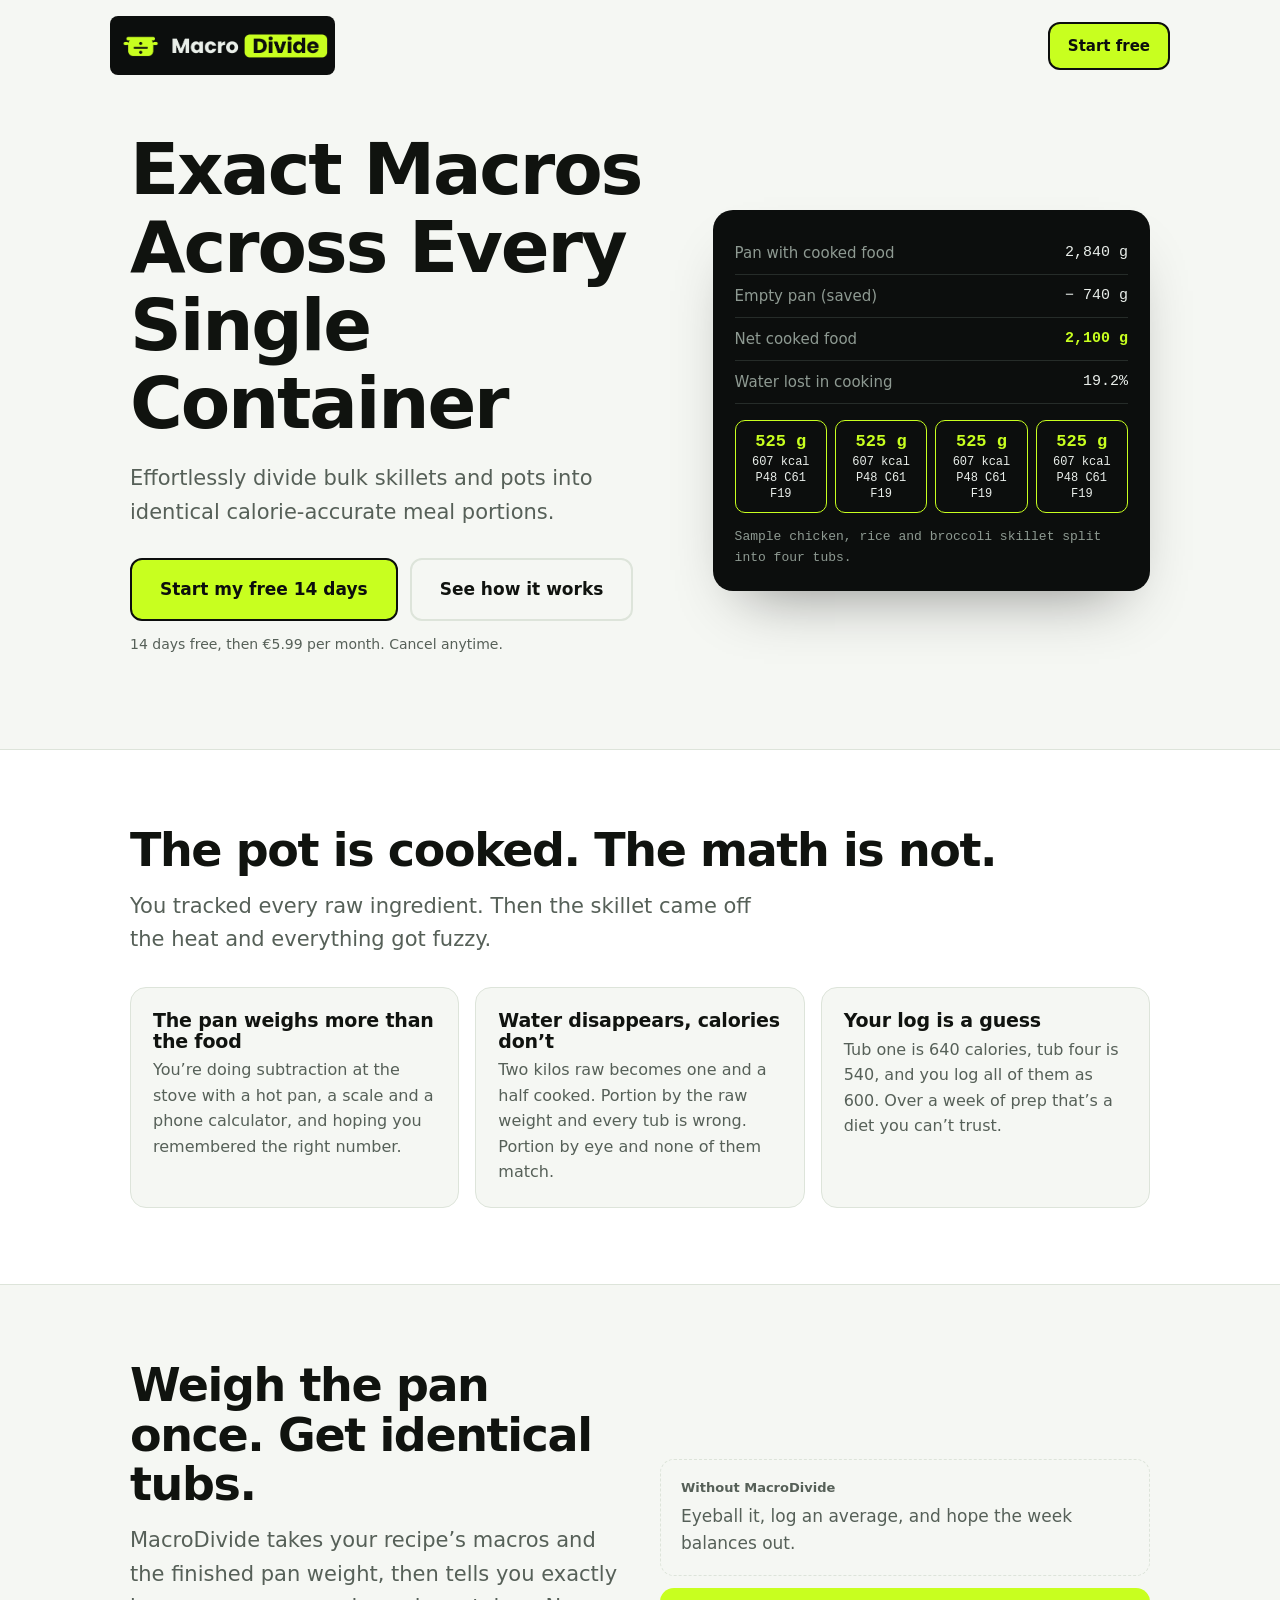
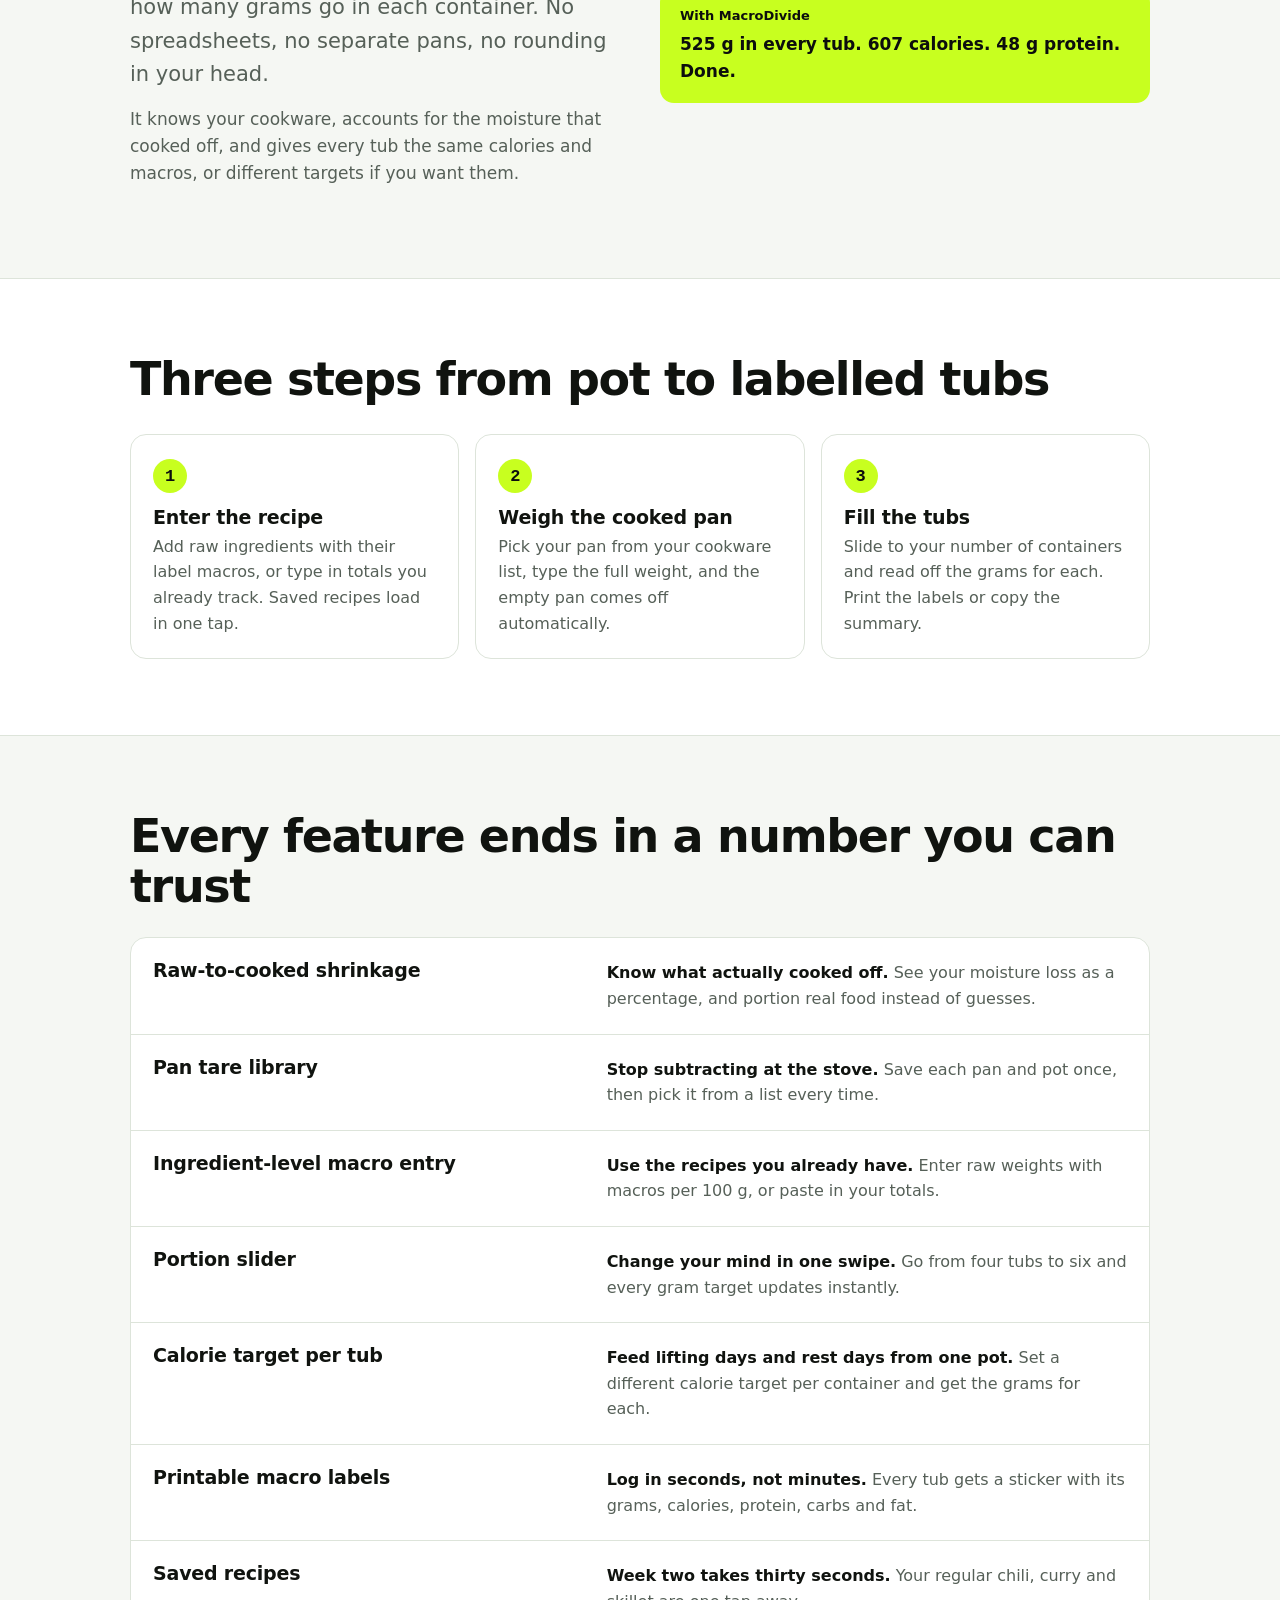
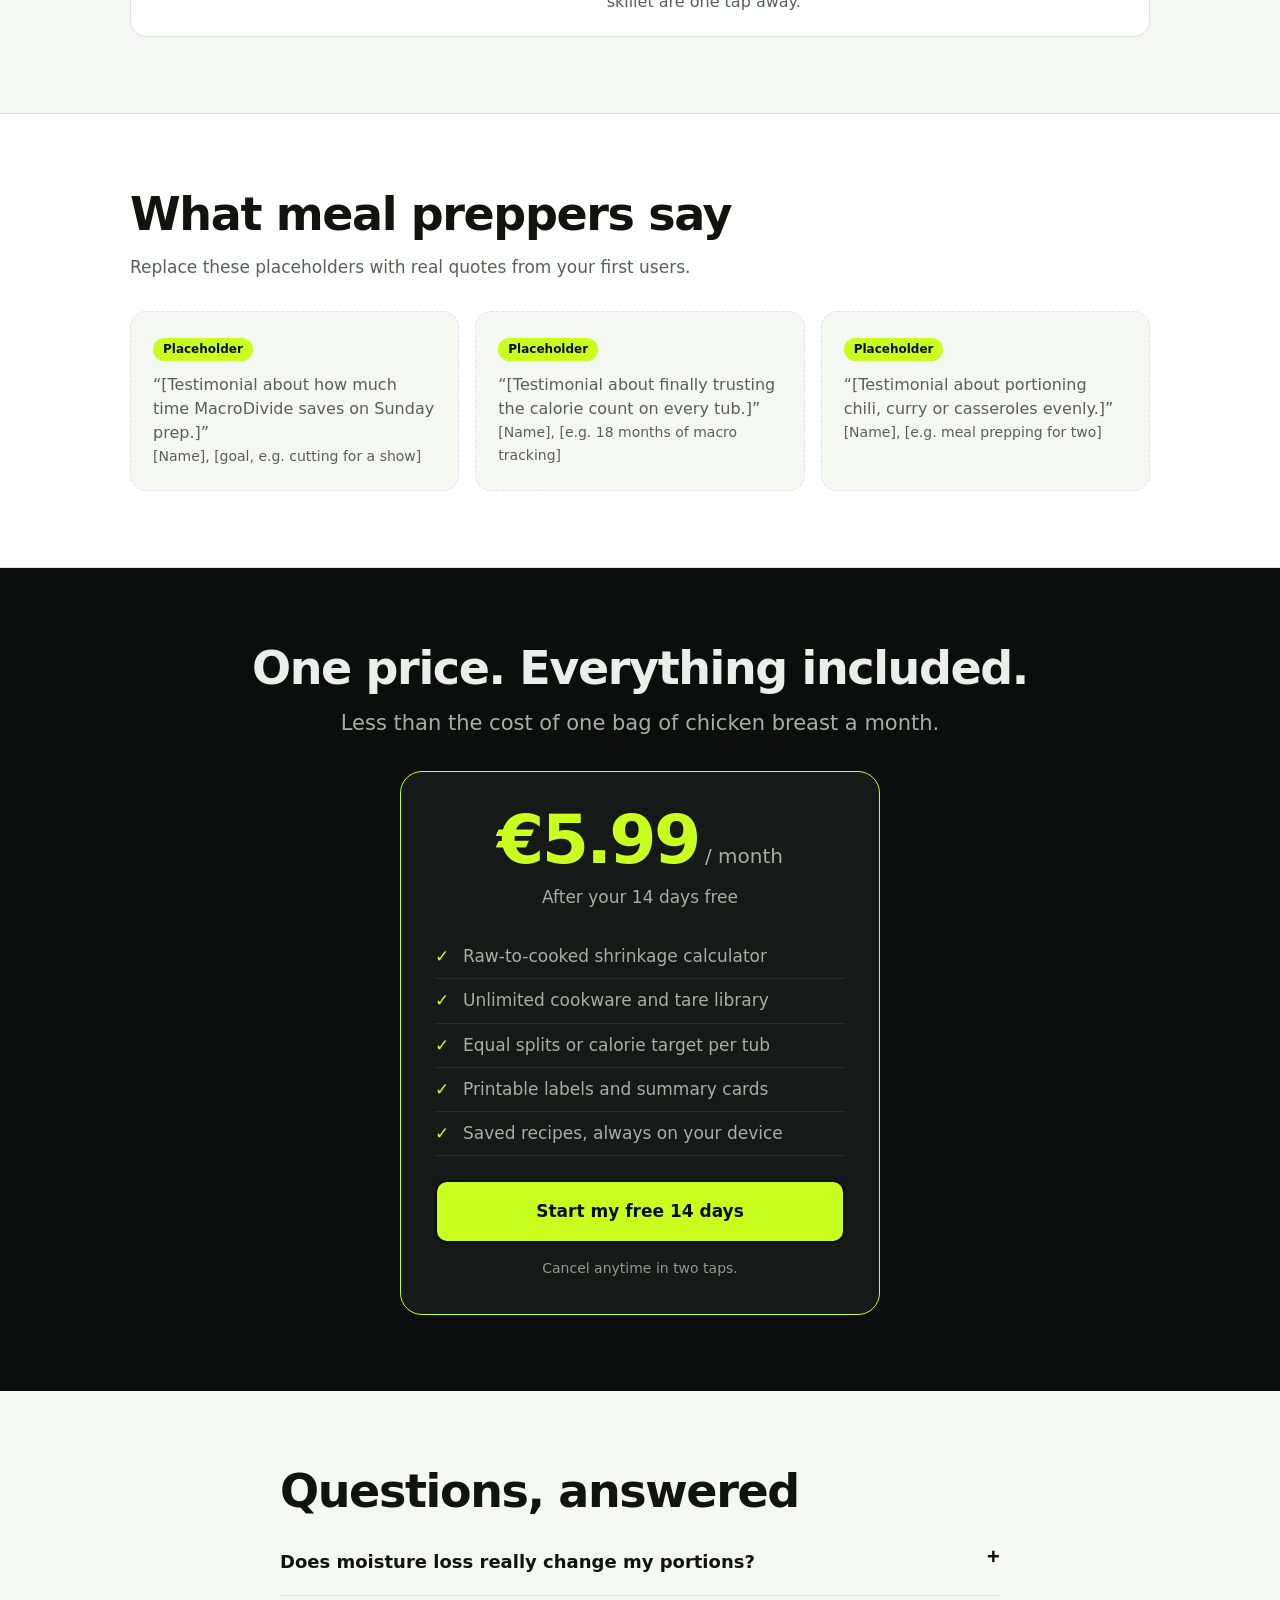
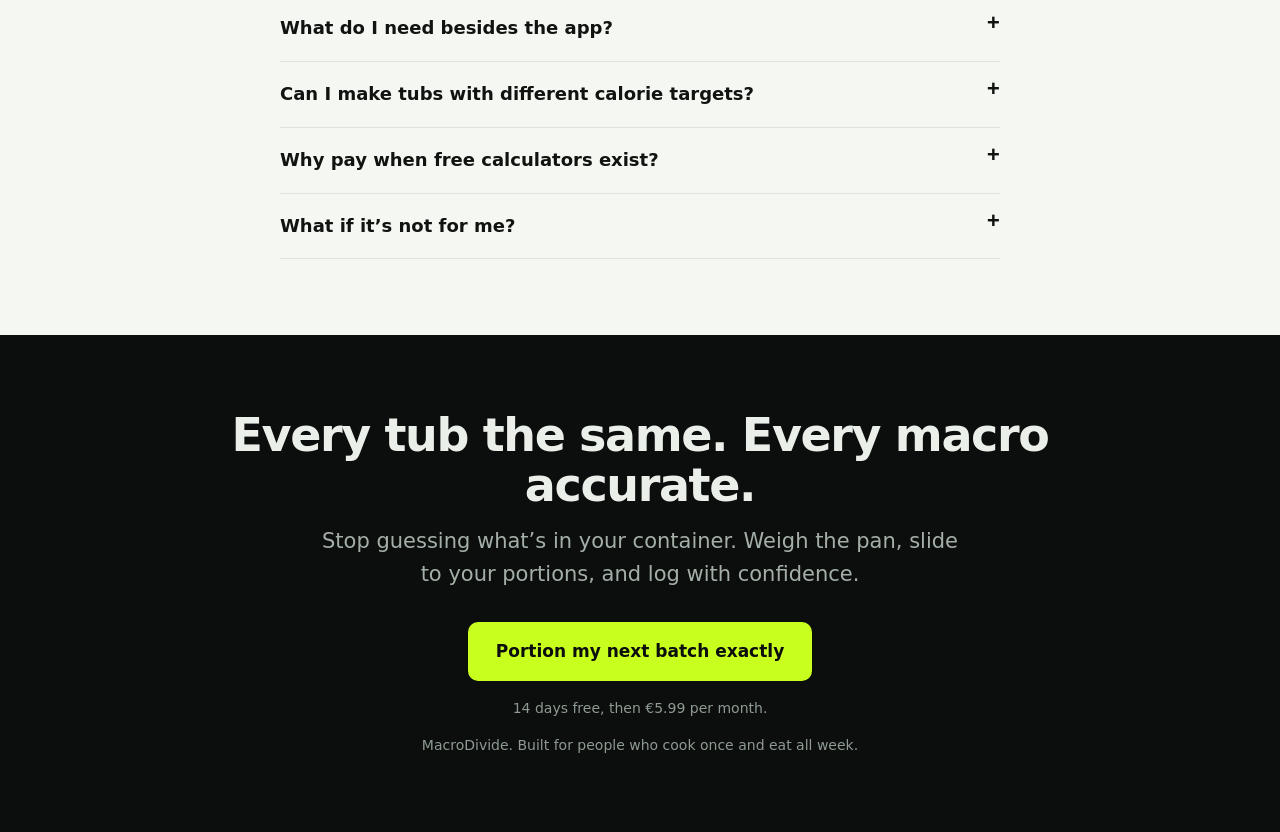
==== commit c12d82cd: "Restore original sales homepage and app; set price to €5.99" ====
--- a/index.html
+++ b/index.html
@@ -1 +1,196 @@
-<!DOCTYPE html><html lang="en"><head><meta charset="UTF-8"><meta name="viewport" content="width=device-width, initial-scale=1"><title>MacroDivide — Precision meal prep</title><link rel="icon" type="image/svg+xml" href="assets/macrodivide-icon.svg"><link rel="apple-touch-icon" href="assets/macrodivide-icon-512.png"><meta name="theme-color" content="#0c0e0d"><link rel="stylesheet" href="style.css"></head><body><aside><a class="brand" href="#" aria-label="MacroDivide home"><img class="brand-logo" src="assets/macrodivide-wordmark.png" alt="MacroDivide" width="2273" height="600"></a><div class="workspace">YOUR WORKSPACE</div><nav><button class="active" data-nav="prep">▦ <span>Portion calculator</span></button><button data-nav="recipes">▤ <span>Saved recipes</span><b id="recipeCount">0</b></button><button data-nav="cookware">♧ <span>Cookware library</span></button><button data-nav="labels">▧ <span>Macro labels</span></button></nav><div class="side-note"><span class="tiny lime">BUILT FOR THE BATCH.</span><h3>Prep once.<br>Track precisely.</h3><p>Your goals, down to the gram.</p><div class="mini-bars"><i></i><i></i><i></i><i></i><i></i><i></i><i></i><i></i></div></div><div class="trial"><span class="pill">FREE TRIAL</span><strong id="trialDays">14 days remaining</strong><p>Precision is a good habit.</p><button onclick="billing()">Explore Pro <span>↗</span></button></div><div class="profile"><div class="avatar">JD</div><div>My workspace<small>Local storage · This device</small></div><span>⌄</span></div></aside><main><header><div class="breadcrumb">WORKSPACE <span>/</span> PORTION CALCULATOR</div><div class="header-right"><span class="local-dot"></span> All changes saved locally <button aria-label="Help" onclick="help()">?</button></div></header><div id="content"></div><footer><span><i class="local-dot"></i> YOUR DATA STAYS ON THIS DEVICE</span><span>Less guesswork. More progress. <b>↗</b></span></footer></main><div id="toast" role="status"></div><dialog id="modal"><button class="close" onclick="this.closest('dialog').close()">×</button><div id="modalBody"></div></dialog><script src="app.js"></script></body></html>
+<!DOCTYPE html>
+<html lang="en"><head><meta charset="utf-8">
+<meta name="viewport" content="width=device-width, initial-scale=1, viewport-fit=cover">
+<title>MacroDivide: exact macros across every single container</title>
+<meta name="description" content="Divide big pots and skillets into identical, calorie-accurate meal prep containers. 14 days free, then €5.99 per month.">
+<style>
+:root{--bg:#f5f7f3;--ink:#10130f;--mu:#566058;--card:#fff;--ln:#dde4da;--lime:#c8ff1f;--dk:#0c0e0d;color-scheme:light dark;box-sizing:border-box;padding-top:env(safe-area-inset-top,0px);padding-bottom:env(safe-area-inset-bottom,0px)}
+@media(prefers-color-scheme:dark){:root:not([data-theme="light"]){--bg:#0c0e0d;--ink:#eaefe9;--mu:#8e9a92;--card:#151917;--ln:#262c29}}
+:root[data-theme="dark"]{--bg:#0c0e0d;--ink:#eaefe9;--mu:#8e9a92;--card:#151917;--ln:#262c29}
+html{scroll-behavior:smooth;scroll-padding-top:env(safe-area-inset-top,0px)}
+*{box-sizing:border-box}
+body{margin:0;background:var(--bg);color:var(--ink);font:17px/1.6 system-ui,-apple-system,"Segoe UI",Roboto,sans-serif}
+.mono{font-family:ui-monospace,"SF Mono",Menlo,Consolas,monospace}
+.w{max-width:1060px;margin:0 auto;padding:0 20px}
+section{padding:76px 0}
+h1,h2,h3{line-height:1.08;letter-spacing:-.03em;margin:0}
+h1{font-size:clamp(40px,7vw,72px);font-weight:850}
+h2{font-size:clamp(30px,4.4vw,46px);font-weight:800;margin-bottom:14px}
+h3{font-size:19px;letter-spacing:-.01em;margin-bottom:6px}
+p{margin:0 0 14px}.mu{color:var(--mu)}
+.lead{font-size:clamp(18px,2.2vw,21px);color:var(--mu);max-width:640px}
+.btn{display:inline-block;background:var(--lime);color:#0c0e0d;font-weight:800;text-decoration:none;padding:16px 28px;border-radius:12px;font-size:17px;border:2px solid #0c0e0d;transition:transform .15s}
+.btn:hover{transform:translateY(-2px)}
+.btn:focus-visible,a:focus-visible,summary:focus-visible{outline:3px solid var(--ink);outline-offset:3px}
+.btn.ghost{background:none;color:var(--ink);border-color:var(--ln)}
+.top{display:flex;justify-content:space-between;align-items:center;padding:16px 0}
+.logo{font-weight:850;font-size:20px;letter-spacing:-.02em}
+.logo i{font-style:normal;background:var(--lime);color:#0c0e0d;padding:0 6px;border-radius:6px;margin-left:2px}
+.top .btn{padding:10px 18px;font-size:15px}
+.hero{padding:40px 0 80px}
+.hg{display:grid;gap:48px;grid-template-columns:1.1fr .9fr;align-items:center}
+.cta{display:flex;gap:12px;flex-wrap:wrap;margin:28px 0 12px}
+.sm{font-size:14px;color:var(--mu)}
+.demo{background:var(--dk);color:#e9eeea;border-radius:20px;padding:22px;box-shadow:0 30px 60px -30px rgba(0,0,0,.45)}
+.demo .r{display:flex;justify-content:space-between;padding:9px 0;border-bottom:1px solid #262c29;font-size:15px}
+.demo .r span:first-child{color:#8e9a92;font-family:system-ui,sans-serif}
+.demo .hl{color:var(--lime);font-weight:700}
+.tubs{display:grid;grid-template-columns:repeat(4,1fr);gap:8px;margin-top:16px}
+.tub{border:1.5px solid var(--lime);border-radius:10px;padding:10px 6px;text-align:center;font-size:12px;line-height:1.35}
+.tub b{display:block;color:var(--lime);font-size:17px}
+.demo .cap{font-size:13px;color:#8e9a92;margin:14px 0 0}
+.g3{display:grid;gap:16px;grid-template-columns:repeat(auto-fit,minmax(260px,1fr));margin-top:30px}
+.card{background:var(--card);border:1px solid var(--ln);border-radius:16px;padding:22px}
+.card p{margin:0;color:var(--mu);font-size:16px}
+.alt{background:var(--card);border-top:1px solid var(--ln);border-bottom:1px solid var(--ln)}
+.alt .card{background:var(--bg)}
+.split{display:grid;gap:40px;grid-template-columns:1fr 1fr;align-items:center}
+.cmp{display:grid;gap:12px}
+.cmp div{border-radius:14px;padding:18px 20px}
+.cmp .a{border:1px dashed var(--ln);color:var(--mu)}
+.cmp .b{background:var(--lime);color:#0c0e0d;font-weight:600}
+.cmp small{display:block;font-size:13px;font-weight:700;margin-bottom:4px}
+.steps{counter-reset:s;display:grid;gap:16px;grid-template-columns:repeat(auto-fit,minmax(260px,1fr));margin-top:30px}
+.step{counter-increment:s;position:relative;padding:24px 22px 22px;border:1px solid var(--ln);border-radius:16px;background:var(--card)}
+.step:before{content:counter(s);font-family:ui-monospace,Menlo,monospace;font-weight:800;background:var(--lime);color:#0c0e0d;width:34px;height:34px;border-radius:50%;display:grid;place-items:center;margin-bottom:14px}
+.step p{margin:0;color:var(--mu);font-size:16px}
+.feat{display:grid;gap:0;margin-top:26px;border:1px solid var(--ln);border-radius:16px;overflow:hidden;background:var(--card)}
+.f{display:grid;grid-template-columns:1fr 1.2fr;gap:20px;padding:22px;border-bottom:1px solid var(--ln)}
+.f:last-child{border:0}
+.f h3{margin:0}.f p{margin:0;color:var(--mu);font-size:16px}
+.f p b{color:var(--ink)}
+.q{font-size:18px;line-height:1.5;margin-bottom:16px}
+.who{font-size:14px;color:var(--mu)}
+.ph{border-style:dashed}
+.badge{display:inline-block;font-size:12px;background:var(--lime);color:#0c0e0d;font-weight:700;border-radius:20px;padding:2px 10px;margin-bottom:12px}
+.dark{background:var(--dk);color:#eaefe9}
+.dark .mu,.dark .lead,.dark li{color:#a4afa7}
+.price{max-width:480px;margin:30px auto 0;background:#151917;border:1.5px solid var(--lime);border-radius:22px;padding:34px;text-align:center}
+.amt{font-size:68px;font-weight:850;letter-spacing:-.04em;color:var(--lime);line-height:1}
+.amt small{font-size:20px;color:#a4afa7;font-weight:500;letter-spacing:0}
+.price ul{list-style:none;padding:0;margin:24px 0;text-align:left}
+.price li{padding:8px 0 8px 28px;position:relative;border-bottom:1px solid #262c29}
+.price li:before{content:"✓";position:absolute;left:0;color:var(--lime);font-weight:800}
+.price .btn{width:100%;text-align:center}
+details{border-bottom:1px solid var(--ln);padding:18px 0}
+summary{font-weight:700;font-size:18px;cursor:pointer;list-style:none;display:flex;justify-content:space-between;gap:16px}
+summary::-webkit-details-marker{display:none}
+summary:after{content:"+";font-family:ui-monospace,monospace;font-size:22px;line-height:1}
+details[open] summary:after{content:"−"}
+details p{margin:12px 0 0;color:var(--mu)}
+.fin{text-align:center}
+.fin .lead{margin:0 auto 28px}
+footer{padding:30px 0;font-size:14px;color:var(--mu);text-align:center}
+.dark footer{color:#8e9a92}
+@media(max-width:820px){.hg,.split{grid-template-columns:1fr}.f{grid-template-columns:1fr;gap:8px}section{padding:56px 0}.hero{padding-bottom:56px}}
+@media(prefers-reduced-motion:reduce){html{scroll-behavior:auto}.btn{transition:none}}
+</style><link rel="icon" type="image/svg+xml" href="assets/macrodivide-icon.svg">
+<style>.logo{display:block;line-height:0}.logo img{display:block;width:225px;max-width:50vw;height:auto;border-radius:8px}</style></head>
+<body>
+<div class="w top"><a class="logo" href="./" aria-label="MacroDivide home"><img src="assets/macrodivide-wordmark.png" alt="MacroDivide" width="2273" height="600"></a><a class="btn" href="#pricing">Start free</a></div>
+
+<header class="hero"><div class="w hg">
+<div>
+<h1>Exact Macros Across Every Single Container</h1>
+<p class="lead" style="margin-top:20px">Effortlessly divide bulk skillets and pots into identical calorie-accurate meal portions.</p>
+<div class="cta"><a class="btn" href="#pricing" data-cta>Start my free 14 days</a><a class="btn ghost" href="#how">See how it works</a></div>
+<p class="sm">14 days free, then €5.99 per month. Cancel anytime.</p>
+</div>
+<div class="demo mono" aria-label="Example calculation">
+<div class="r"><span>Pan with cooked food</span><span>2,840 g</span></div>
+<div class="r"><span>Empty pan (saved)</span><span>− 740 g</span></div>
+<div class="r"><span>Net cooked food</span><span class="hl">2,100 g</span></div>
+<div class="r"><span>Water lost in cooking</span><span>19.2%</span></div>
+<div class="tubs">
+<div class="tub"><b>525 g</b>607 kcal<br>P48 C61 F19</div><div class="tub"><b>525 g</b>607 kcal<br>P48 C61 F19</div><div class="tub"><b>525 g</b>607 kcal<br>P48 C61 F19</div><div class="tub"><b>525 g</b>607 kcal<br>P48 C61 F19</div>
+</div>
+<p class="cap">Sample chicken, rice and broccoli skillet split into four tubs.</p>
+</div>
+</div></header>
+
+<section class="alt"><div class="w">
+<h2>The pot is cooked. The math is not.</h2>
+<p class="lead">You tracked every raw ingredient. Then the skillet came off the heat and everything got fuzzy.</p>
+<div class="g3">
+<div class="card"><h3>The pan weighs more than the food</h3><p>You’re doing subtraction at the stove with a hot pan, a scale and a phone calculator, and hoping you remembered the right number.</p></div>
+<div class="card"><h3>Water disappears, calories don’t</h3><p>Two kilos raw becomes one and a half cooked. Portion by the raw weight and every tub is wrong. Portion by eye and none of them match.</p></div>
+<div class="card"><h3>Your log is a guess</h3><p>Tub one is 640 calories, tub four is 540, and you log all of them as 600. Over a week of prep that’s a diet you can’t trust.</p></div>
+</div></div></section>
+
+<section><div class="w split">
+<div>
+<h2>Weigh the pan once. Get identical tubs.</h2>
+<p class="lead">MacroDivide takes your recipe’s macros and the finished pan weight, then tells you exactly how many grams go in each container. No spreadsheets, no separate pans, no rounding in your head.</p>
+<p class="mu">It knows your cookware, accounts for the moisture that cooked off, and gives every tub the same calories and macros, or different targets if you want them.</p>
+</div>
+<div class="cmp">
+<div class="a"><small>Without MacroDivide</small>Eyeball it, log an average, and hope the week balances out.</div>
+<div class="b"><small>With MacroDivide</small>525 g in every tub. 607 calories. 48 g protein. Done.</div>
+</div></div></section>
+
+<section class="alt" id="how"><div class="w">
+<h2>Three steps from pot to labelled tubs</h2>
+<div class="steps">
+<div class="step"><h3>Enter the recipe</h3><p>Add raw ingredients with their label macros, or type in totals you already track. Saved recipes load in one tap.</p></div>
+<div class="step"><h3>Weigh the cooked pan</h3><p>Pick your pan from your cookware list, type the full weight, and the empty pan comes off automatically.</p></div>
+<div class="step"><h3>Fill the tubs</h3><p>Slide to your number of containers and read off the grams for each. Print the labels or copy the summary.</p></div>
+</div></div></section>
+
+<section><div class="w">
+<h2>Every feature ends in a number you can trust</h2>
+<div class="feat">
+<div class="f"><h3>Raw-to-cooked shrinkage</h3><p><b>Know what actually cooked off.</b> See your moisture loss as a percentage, and portion real food instead of guesses.</p></div>
+<div class="f"><h3>Pan tare library</h3><p><b>Stop subtracting at the stove.</b> Save each pan and pot once, then pick it from a list every time.</p></div>
+<div class="f"><h3>Ingredient-level macro entry</h3><p><b>Use the recipes you already have.</b> Enter raw weights with macros per 100 g, or paste in your totals.</p></div>
+<div class="f"><h3>Portion slider</h3><p><b>Change your mind in one swipe.</b> Go from four tubs to six and every gram target updates instantly.</p></div>
+<div class="f"><h3>Calorie target per tub</h3><p><b>Feed lifting days and rest days from one pot.</b> Set a different calorie target per container and get the grams for each.</p></div>
+<div class="f"><h3>Printable macro labels</h3><p><b>Log in seconds, not minutes.</b> Every tub gets a sticker with its grams, calories, protein, carbs and fat.</p></div>
+<div class="f"><h3>Saved recipes</h3><p><b>Week two takes thirty seconds.</b> Your regular chili, curry and skillet are one tap away.</p></div>
+</div></div></section>
+
+<section class="alt"><div class="w">
+<h2>What meal preppers say</h2>
+<p class="mu">Replace these placeholders with real quotes from your first users.</p>
+<div class="g3">
+<div class="card ph"><span class="badge">Placeholder</span><p class="q">“[Testimonial about how much time MacroDivide saves on Sunday prep.]”</p><div class="who">[Name], [goal, e.g. cutting for a show]</div></div>
+<div class="card ph"><span class="badge">Placeholder</span><p class="q">“[Testimonial about finally trusting the calorie count on every tub.]”</p><div class="who">[Name], [e.g. 18 months of macro tracking]</div></div>
+<div class="card ph"><span class="badge">Placeholder</span><p class="q">“[Testimonial about portioning chili, curry or casseroles evenly.]”</p><div class="who">[Name], [e.g. meal prepping for two]</div></div>
+</div></div></section>
+
+<section class="dark" id="pricing"><div class="w" style="text-align:center">
+<h2>One price. Everything included.</h2>
+<p class="lead" style="margin:0 auto">Less than the cost of one bag of chicken breast a month.</p>
+<div class="price">
+<div class="amt">€5.99<small> / month</small></div>
+<p style="margin:10px 0 0;color:#a4afa7">After your 14 days free</p>
+<ul>
+<li>Raw-to-cooked shrinkage calculator</li><li>Unlimited cookware and tare library</li><li>Equal splits or calorie target per tub</li><li>Printable labels and summary cards</li><li>Saved recipes, always on your device</li>
+</ul>
+<a class="btn" href="#top" data-cta>Start my free 14 days</a>
+<p class="sm" style="margin:14px 0 0;color:#8e9a92">Cancel anytime in two taps.</p>
+</div></div></section>
+
+<section><div class="w" style="max-width:760px">
+<h2>Questions, answered</h2>
+<details><summary>Does moisture loss really change my portions?</summary><p>Yes. A pot that loses 20 percent of its weight in cooking concentrates the same calories into fewer grams. Divide by the cooked weight and every tub matches. Divide by the raw weight and every tub is off.</p></details>
+<details><summary>What do I need besides the app?</summary><p>A kitchen scale and the empty weight of your pan. Weigh the pan once, save it to your cookware list, and you never have to do it again.</p></details>
+<details><summary>Can I make tubs with different calorie targets?</summary><p>Yes. Switch to calorie target mode, set a number for each tub, and MacroDivide shows the grams for each. It also tells you if you’ve allocated more calories than the recipe contains.</p></details>
+<details><summary>Why pay when free calculators exist?</summary><p>A basic calculator divides one number by another. MacroDivide handles the part that goes wrong: pan weights, moisture loss, per-ingredient macros, saved recipes and printable labels, so you aren’t rebuilding the sum every Sunday.</p></details>
+<details><summary>What if it’s not for me?</summary><p>Your first 14 days are free, so you can portion a real batch before paying anything. After that it’s €5.99 a month and you can cancel whenever you like.</p></details>
+</div></section>
+
+<section class="dark fin"><div class="w">
+<h2>Every tub the same. Every macro accurate.</h2>
+<p class="lead">Stop guessing what’s in your container. Weigh the pan, slide to your portions, and log with confidence.</p>
+<a class="btn" href="#pricing" data-cta>Portion my next batch exactly</a>
+<p class="sm" style="margin-top:14px;color:#8e9a92">14 days free, then €5.99 per month.</p>
+</div>
+<footer class="w">MacroDivide. Built for people who cook once and eat all week.</footer></section>
+
+<script>
+// Point every call to action at the app. Replace with your Stripe Payment Link or sign-up URL when billing is live.
+const APP_URL="app.html";
+document.querySelectorAll('[data-cta]').forEach(a=>{a.href=APP_URL;a.target="_blank";a.rel="noopener"});
+document.querySelector('.top .btn').addEventListener('click',e=>{e.preventDefault();document.getElementById('pricing').scrollIntoView({behavior:'smooth'})});
+</script>
+</body></html>
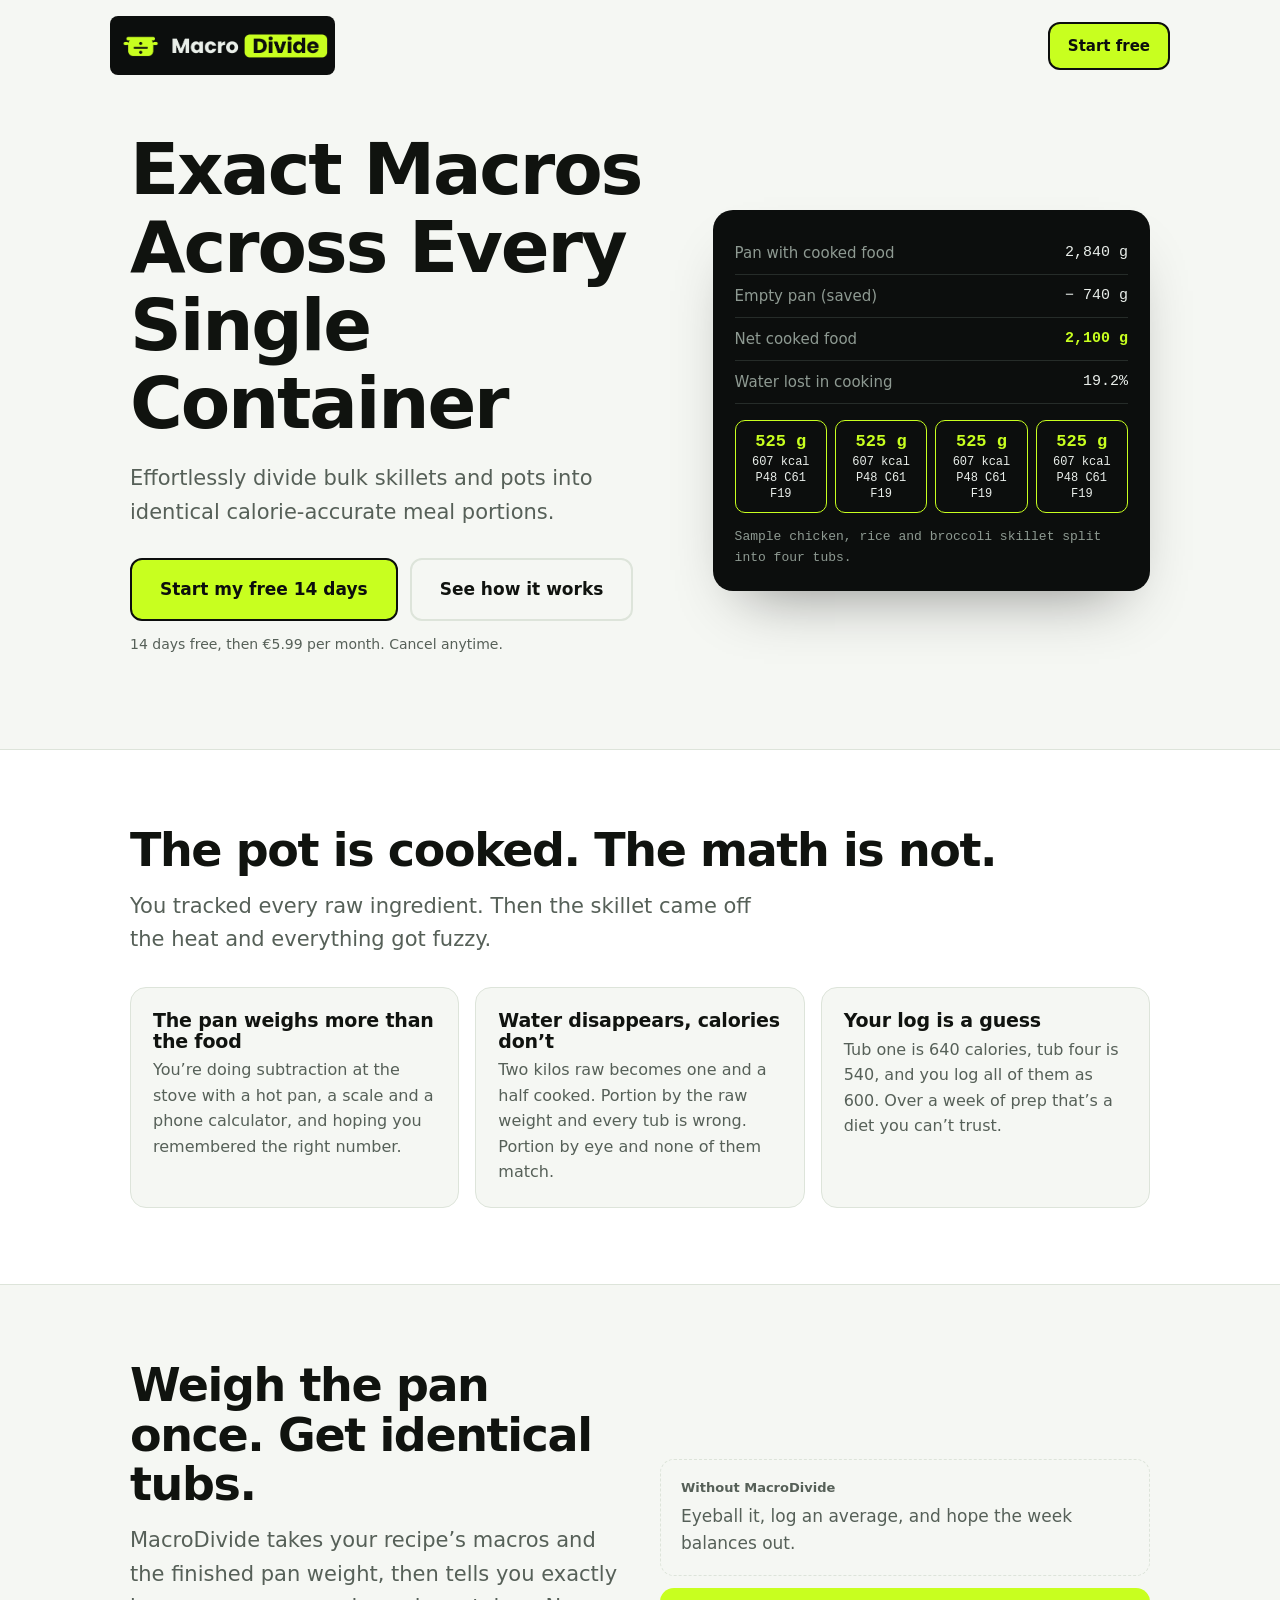
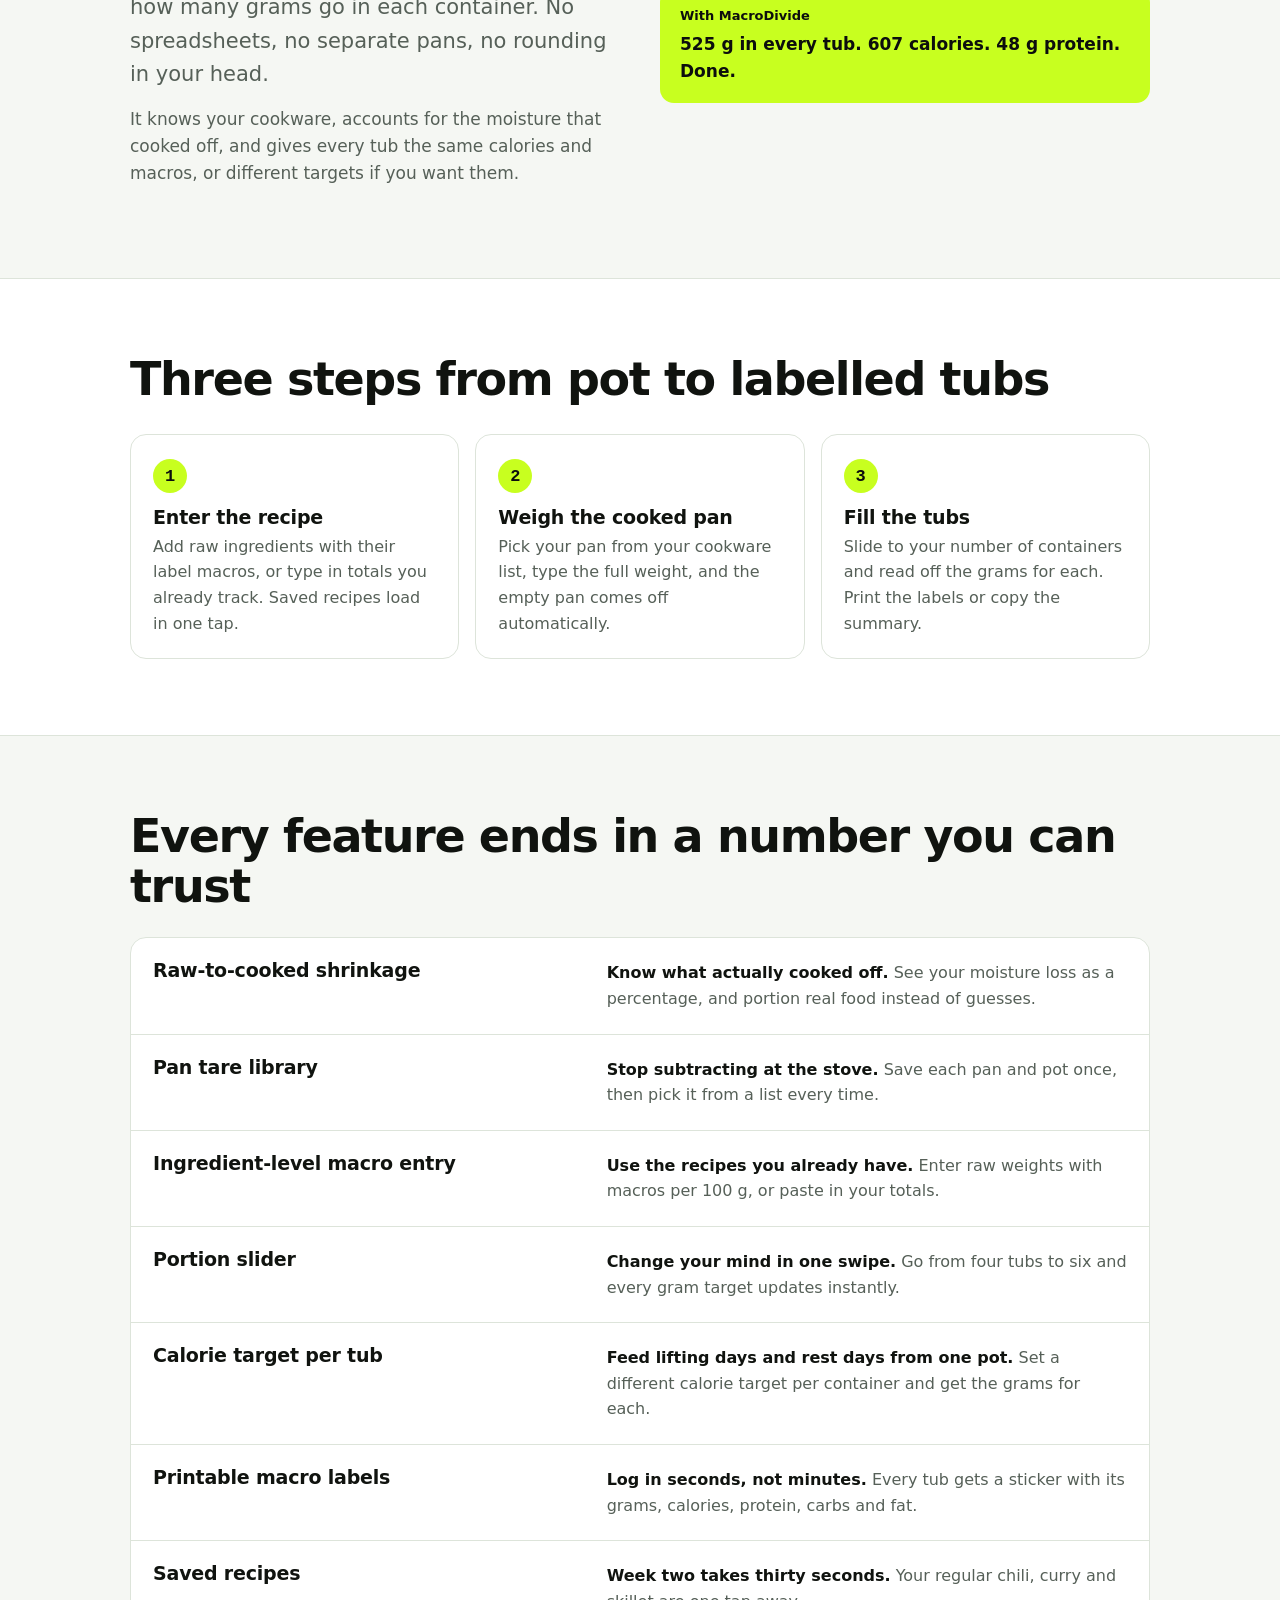
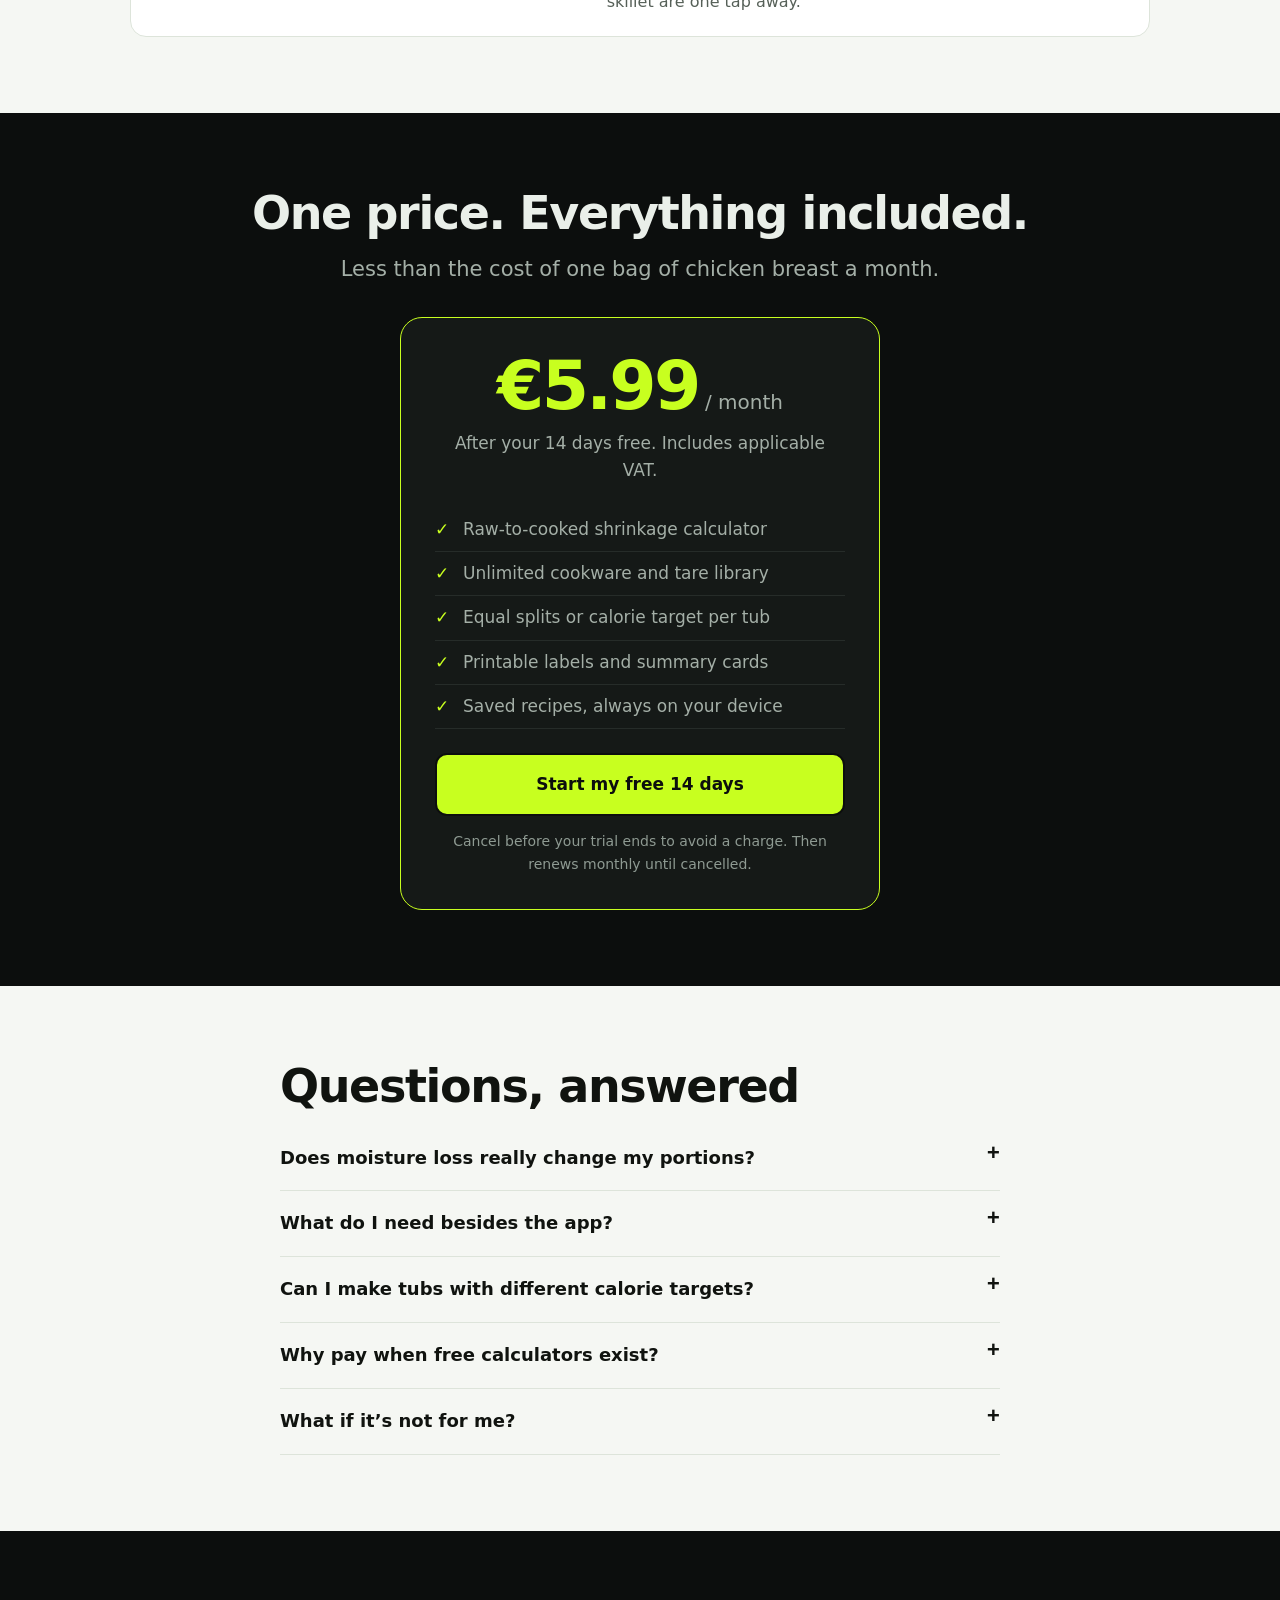
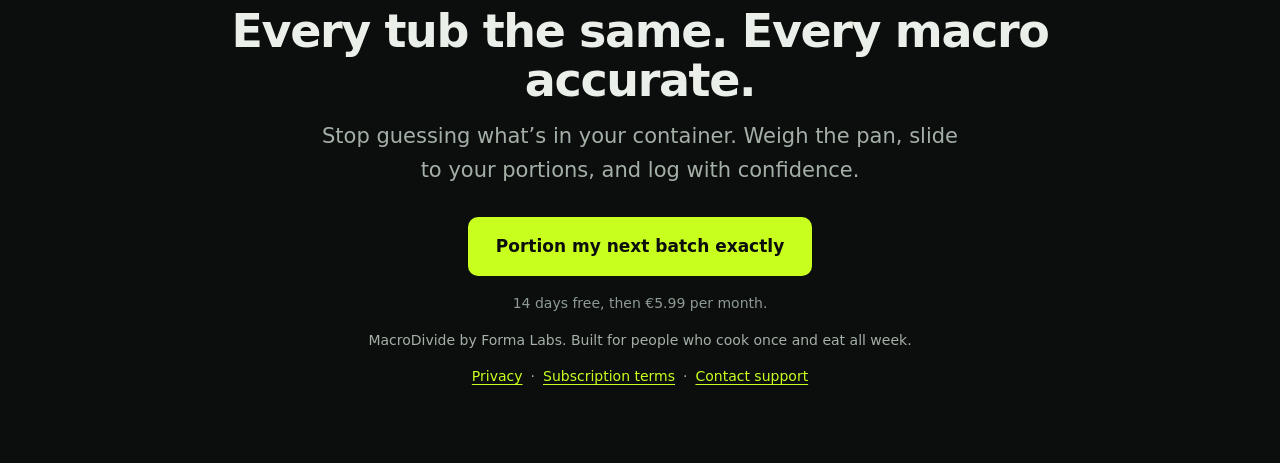
==== commit 555bae79: "Publish Forma Labs privacy and subscription terms; remove placeholder testimonials" ====
--- a/index.html
+++ b/index.html
@@ -81,11 +81,11 @@
 .fin{text-align:center}
 .fin .lead{margin:0 auto 28px}
 footer{padding:30px 0;font-size:14px;color:var(--mu);text-align:center}
-.dark footer{color:#8e9a92}
+.dark footer{color:#a4afa7}.dark footer a{color:#c8ff1f;text-underline-offset:3px}footer nav{display:flex;justify-content:center;flex-wrap:wrap;gap:8px}
 @media(max-width:820px){.hg,.split{grid-template-columns:1fr}.f{grid-template-columns:1fr;gap:8px}section{padding:56px 0}.hero{padding-bottom:56px}}
 @media(prefers-reduced-motion:reduce){html{scroll-behavior:auto}.btn{transition:none}}
 </style><link rel="icon" type="image/svg+xml" href="assets/macrodivide-icon.svg">
-<style>.logo{display:block;line-height:0}.logo img{display:block;width:225px;max-width:50vw;height:auto;border-radius:8px}</style></head>
+<style>.logo{display:block;line-height:0}.logo img{display:block;width:225px;max-width:50vw;height:auto;border-radius:8px}</style><link rel="canonical" href="https://macrodivide.com/"></head>
 <body>
 <div class="w top"><a class="logo" href="./" aria-label="MacroDivide home"><img src="assets/macrodivide-wordmark.png" alt="MacroDivide" width="2273" height="600"></a><a class="btn" href="#pricing">Start free</a></div>
 
@@ -148,26 +148,17 @@
 <div class="f"><h3>Saved recipes</h3><p><b>Week two takes thirty seconds.</b> Your regular chili, curry and skillet are one tap away.</p></div>
 </div></div></section>
 
-<section class="alt"><div class="w">
-<h2>What meal preppers say</h2>
-<p class="mu">Replace these placeholders with real quotes from your first users.</p>
-<div class="g3">
-<div class="card ph"><span class="badge">Placeholder</span><p class="q">“[Testimonial about how much time MacroDivide saves on Sunday prep.]”</p><div class="who">[Name], [goal, e.g. cutting for a show]</div></div>
-<div class="card ph"><span class="badge">Placeholder</span><p class="q">“[Testimonial about finally trusting the calorie count on every tub.]”</p><div class="who">[Name], [e.g. 18 months of macro tracking]</div></div>
-<div class="card ph"><span class="badge">Placeholder</span><p class="q">“[Testimonial about portioning chili, curry or casseroles evenly.]”</p><div class="who">[Name], [e.g. meal prepping for two]</div></div>
-</div></div></section>
-
 <section class="dark" id="pricing"><div class="w" style="text-align:center">
 <h2>One price. Everything included.</h2>
 <p class="lead" style="margin:0 auto">Less than the cost of one bag of chicken breast a month.</p>
 <div class="price">
 <div class="amt">€5.99<small> / month</small></div>
-<p style="margin:10px 0 0;color:#a4afa7">After your 14 days free</p>
+<p style="margin:10px 0 0;color:#a4afa7">After your 14 days free. Includes applicable VAT.</p>
 <ul>
 <li>Raw-to-cooked shrinkage calculator</li><li>Unlimited cookware and tare library</li><li>Equal splits or calorie target per tub</li><li>Printable labels and summary cards</li><li>Saved recipes, always on your device</li>
 </ul>
 <a class="btn" href="#top" data-cta>Start my free 14 days</a>
-<p class="sm" style="margin:14px 0 0;color:#8e9a92">Cancel anytime in two taps.</p>
+<p class="sm" style="margin:14px 0 0;color:#8e9a92">Cancel before your trial ends to avoid a charge. Then renews monthly until cancelled.</p>
 </div></div></section>
 
 <section><div class="w" style="max-width:760px">
@@ -185,7 +176,7 @@
 <a class="btn" href="#pricing" data-cta>Portion my next batch exactly</a>
 <p class="sm" style="margin-top:14px;color:#8e9a92">14 days free, then €5.99 per month.</p>
 </div>
-<footer class="w">MacroDivide. Built for people who cook once and eat all week.</footer></section>
+<footer class="w"><p>MacroDivide by Forma Labs. Built for people who cook once and eat all week.</p><nav aria-label="Legal and support"><a href="privacy.html">Privacy</a> · <a href="terms.html">Subscription terms</a> · <a href="mailto:support.macrodivide@proton.me">Contact support</a></nav></footer></section>
 
 <script>
 // Point every call to action at the app. Replace with your Stripe Payment Link or sign-up URL when billing is live.
